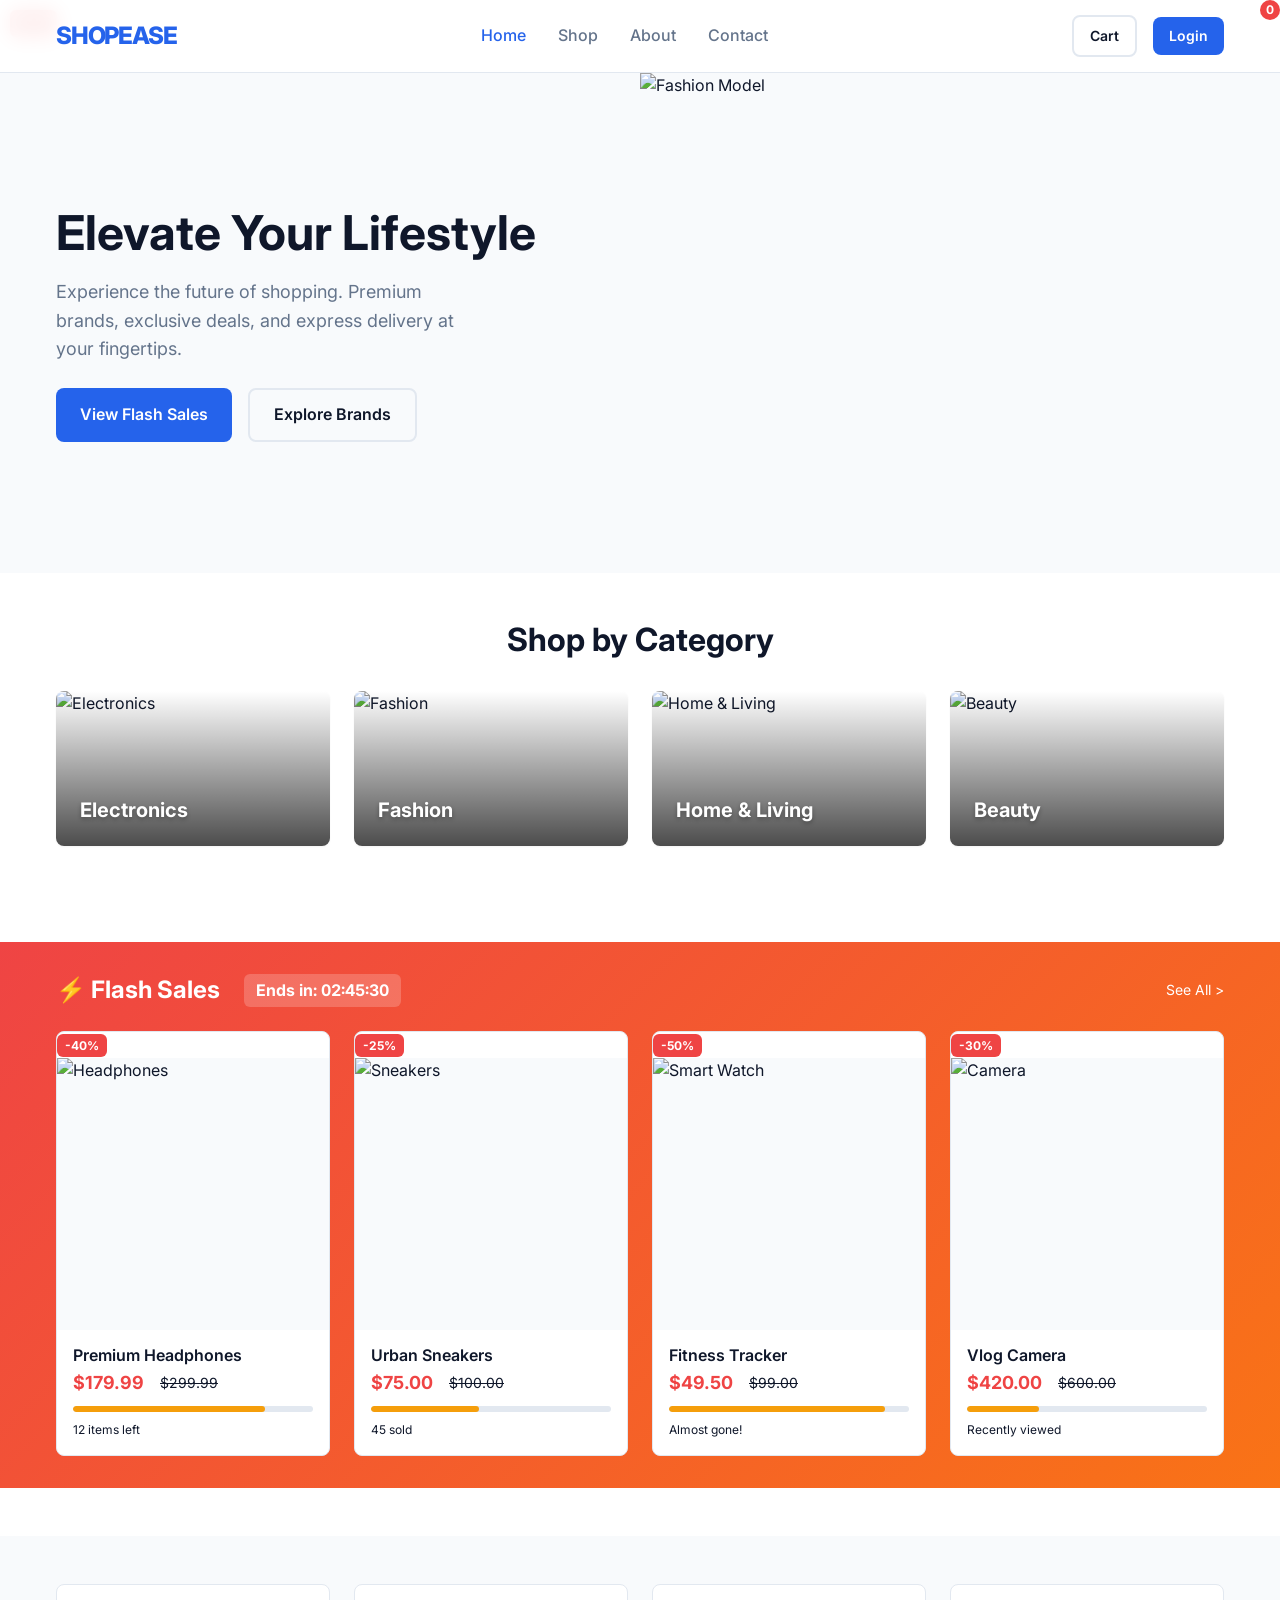
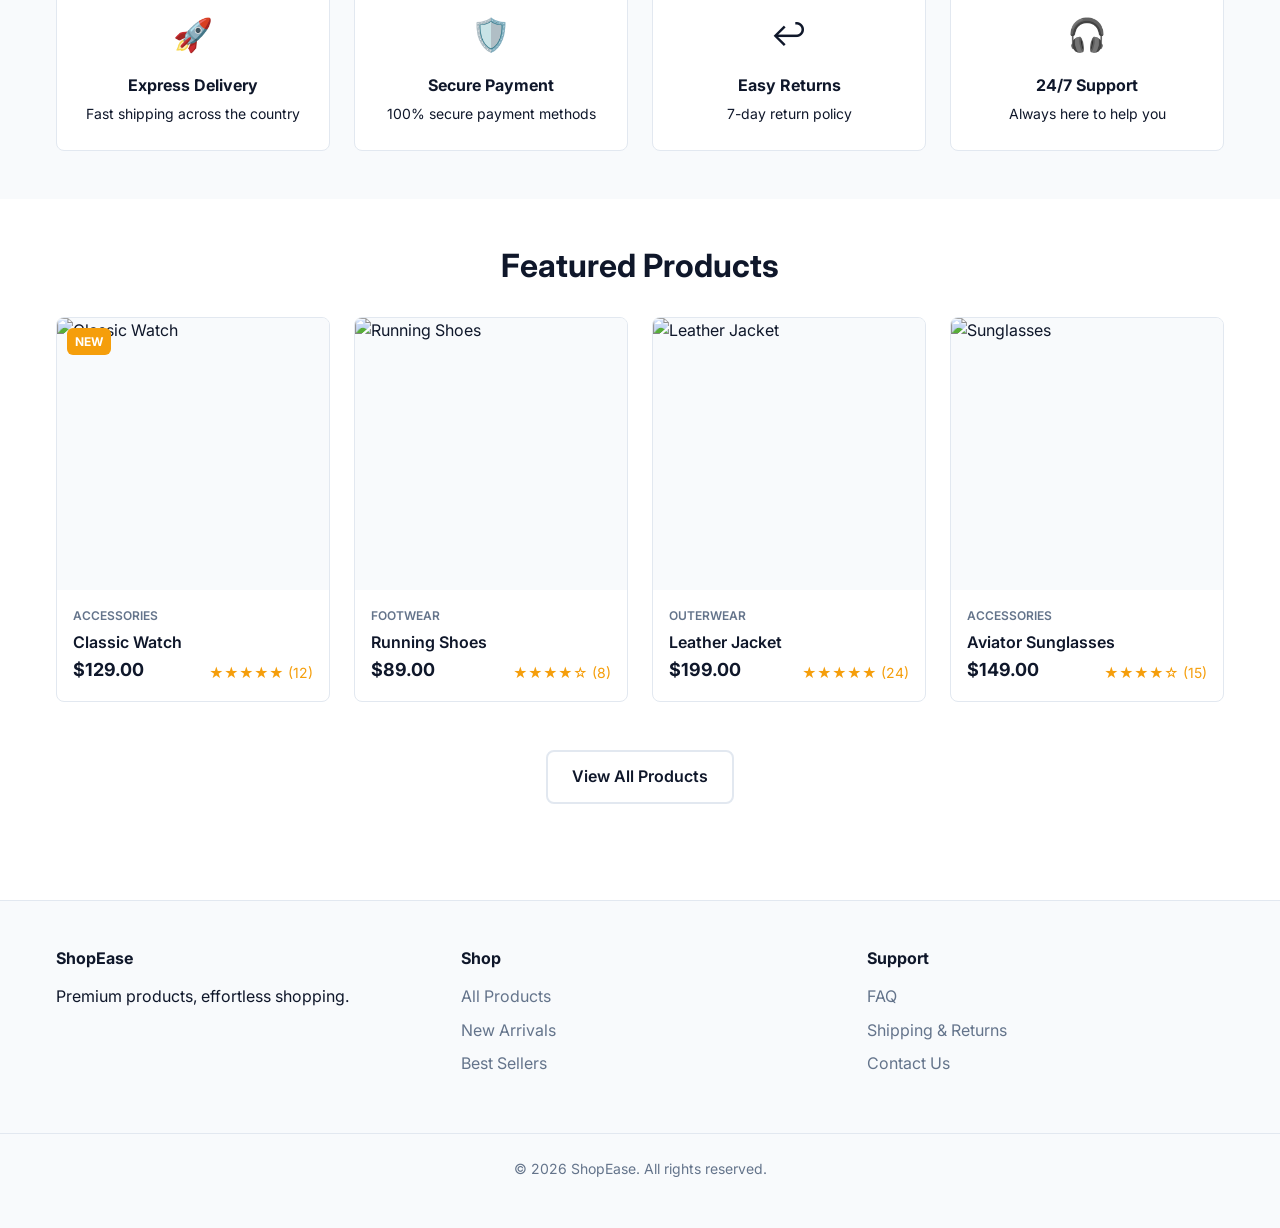
==== index.html @ e196faa0 "first commit" ====
<!DOCTYPE html>
<html lang="en">
<head>
    <meta charset="UTF-8">
    <meta name="viewport" content="width=device-width, initial-scale=1.0">
    <link rel="stylesheet" href="index.css">
    <title>Document</title>
</head>
<body>
    <!-- Navigation -->
    <nav class="navbar">
        <div class="container nav-content">
            <a href="index.html" class="logo">ShopEase</a>
            <ul class="nav-links">
                <li><a href="index.html" class="nav-link active">Home</a></li>
                <li><a href="products.html" class="nav-link">Shop</a></li>
                <li><a href="#" class="nav-link">About</a></li>
                <li><a href="#" class="nav-link">Contact</a></li>
            </ul>
            <div class="nav-actions">
                <a href="cart.html" class="btn btn-outline btn-sm">
                    Cart <span class="cart-count">0</span>
                </a>
                <a href="#" class="btn btn-primary btn-sm">Login</a>
            </div>
        </div>
    </nav>

    
    <!-- Main Content -->
    <main>
        <!-- Hero Section -->
        <section class="hero">
            <div class="container">
                <div class="hero-content">
                    <h1>Elevate Your Lifestyle</h1>
                    <p>Experience the future of shopping. Premium brands, exclusive deals, and express delivery at your fingertips.</p>
                    <div class="flex gap-sm">
                        <a href="#flash-sales" class="btn btn-primary">View Flash Sales</a>
                        <a href="products.html" class="btn btn-outline">Explore Brands</a>
                    </div>
                </div>
            </div>
            <img src="https://images.unsplash.com/photo-1483985988355-763728e1935b?q=80&w=2070&auto=format&fit=crop" alt="Fashion Model" class="hero-image">
        </section>

        <!-- Categories Grid -->
        <section class="categories">
            <div class="container">
                <h2 class="section-title">Shop by Category</h2>
                <div class="grid grid-cols-4">
                    <a href="products.html?cat=electronics" class="category-card">
                        <img src="https://images.unsplash.com/photo-1498049860654-af1a5c5668ba?q=80&w=2069&auto=format&fit=crop" alt="Electronics">
                        <div class="category-overlay">
                            <h3>Electronics</h3>
                        </div>
                    </a>
                    <a href="products.html?cat=fashion" class="category-card">
                        <img src="https://images.unsplash.com/photo-1445205170230-053b83016050?q=80&w=2071&auto=format&fit=crop" alt="Fashion">
                        <div class="category-overlay">
                            <h3>Fashion</h3>
                        </div>
                    </a>
                    <a href="products.html?cat=home" class="category-card">
                        <img src="https://images.unsplash.com/photo-1484101403633-562f891dc89a?q=80&w=2074&auto=format&fit=crop" alt="Home & Living">
                        <div class="category-overlay">
                            <h3>Home & Living</h3>
                        </div>
                    </a>
                    <a href="products.html?cat=beauty" class="category-card">
                        <img src="https://images.unsplash.com/photo-1596462502278-27bfdd403348?q=80&w=2066&auto=format&fit=crop" alt="Beauty">
                        <div class="category-overlay">
                            <h3>Beauty</h3>
                        </div>
                    </a>
                </div>
            </div>
        </section>

        <!-- Flash Sales (Jumia Style) -->
        <section id="flash-sales" class="flash-sales">
            <div class="container">
                <div class="flash-header flex justify-between items-center">
                    <div class="flex items-center gap-md">
                        <h2 class="text-white margin-0">⚡ Flash Sales</h2>
                        <div class="countdown">Ends in: 02:45:30</div>
                    </div>
                    <a href="products.html" class="text-white text-sm">See All ></a>
                </div>
                <div class="grid grid-cols-4" style="margin-top: var(--spacing-md);">
                    <!-- Flash Product 1 -->
                    <div class="product-card">
                        <div class="product-image-wrapper">
                            <span class="badge badge-sale">-40%</span>
                            <img src="https://images.unsplash.com/photo-1505740420928-5e560c06d30e?q=80&w=2070&auto=format&fit=crop" alt="Headphones" class="product-image">
                        </div>
                        <div class="product-info">
                            <h3 class="product-title"><a href="product-detail.html">Premium Headphones</a></h3>
                            <div class="flex gap-sm items-center">
                                <span class="product-price text-danger">$179.99</span>
                                <span class="price-original text-muted text-sm text-through">$299.99</span>
                            </div>
                            <div class="stock-bar">
                                <div class="stock-fill" style="width: 80%"></div>
                            </div>
                            <div class="text-xs text-muted">12 items left</div>
                        </div>
                    </div>

                    <!-- Flash Product 2 -->
                    <div class="product-card">
                        <div class="product-image-wrapper">
                            <span class="badge badge-sale">-25%</span>
                            <img src="https://images.unsplash.com/photo-1560343090-f0409e92791a?q=80&w=1964&auto=format&fit=crop" alt="Sneakers" class="product-image">
                        </div>
                        <div class="product-info">
                            <h3 class="product-title"><a href="product-detail.html">Urban Sneakers</a></h3>
                            <div class="flex gap-sm items-center">
                                <span class="product-price text-danger">$75.00</span>
                                <span class="price-original text-muted text-sm text-through">$100.00</span>
                            </div>
                             <div class="stock-bar">
                                <div class="stock-fill" style="width: 45%"></div>
                            </div>
                            <div class="text-xs text-muted">45 sold</div>
                        </div>
                    </div>

                    <!-- Flash Product 3 -->
                    <div class="product-card">
                        <div class="product-image-wrapper">
                            <span class="badge badge-sale">-50%</span>
                            <img src="https://images.unsplash.com/photo-1546868871-7041f2a55e12?q=80&w=1964&auto=format&fit=crop" alt="Smart Watch" class="product-image">
                        </div>
                        <div class="product-info">
                            <h3 class="product-title"><a href="product-detail.html">Fitness Tracker</a></h3>
                            <div class="flex gap-sm items-center">
                                <span class="product-price text-danger">$49.50</span>
                                <span class="price-original text-muted text-sm text-through">$99.00</span>
                            </div>
                             <div class="stock-bar">
                                <div class="stock-fill" style="width: 90%"></div>
                            </div>
                            <div class="text-xs text-muted">Almost gone!</div>
                        </div>
                    </div>

                    <!-- Flash Product 4 -->
                    <div class="product-card">
                         <div class="product-image-wrapper">
                            <span class="badge badge-sale">-30%</span>
                            <img src="https://images.unsplash.com/photo-1585386959984-a4155224a1ad?q=80&w=2074&auto=format&fit=crop" alt="Camera" class="product-image">
                        </div>
                        <div class="product-info">
                            <h3 class="product-title"><a href="product-detail.html">Vlog Camera</a></h3>
                            <div class="flex gap-sm items-center">
                                <span class="product-price text-danger">$420.00</span>
                                <span class="price-original text-muted text-sm text-through">$600.00</span>
                            </div>
                             <div class="stock-bar">
                                <div class="stock-fill" style="width: 30%"></div>
                            </div>
                            <div class="text-xs text-muted">Recently viewed</div>
                        </div>
                    </div>
                </div>
            </div>
        </section>

        <!-- Service Benefits -->
        <section class="benefits bg-surface">
            <div class="container">
                <div class="grid grid-cols-4">
                    <div class="benefit-item text-center">
                        <div class="benefit-icon">🚀</div>
                        <h4>Express Delivery</h4>
                        <p class="text-sm text-muted">Fast shipping across the country</p>
                    </div>
                    <div class="benefit-item text-center">
                        <div class="benefit-icon">🛡️</div>
                        <h4>Secure Payment</h4>
                        <p class="text-sm text-muted">100% secure payment methods</p>
                    </div>
                    <div class="benefit-item text-center">
                        <div class="benefit-icon">↩️</div>
                        <h4>Easy Returns</h4>
                        <p class="text-sm text-muted">7-day return policy</p>
                    </div>
                    <div class="benefit-item text-center">
                        <div class="benefit-icon">🎧</div>
                        <h4>24/7 Support</h4>
                        <p class="text-sm text-muted">Always here to help you</p>
                    </div>
                </div>
            </div>
        </section>

        <!-- Featured Products -->
        <section class="featured-products">
            <div class="container">
                <h2 class="section-title">Featured Products</h2>
                <div class="grid grid-cols-4">
                    <!-- Product 1 -->
                    <div class="product-card">
                        <div class="product-image-wrapper">
                            <span class="badge badge-new" style="position: absolute; top: 10px; left: 10px;">New</span>
                            <img src="https://images.unsplash.com/photo-1523275335684-37898b6baf30?q=80&w=1999&auto=format&fit=crop" alt="Classic Watch" class="product-image">
                        </div>
                        <div class="product-info">
                            <div class="product-category">Accessories</div>
                            <h3 class="product-title"><a href="product-detail.html">Classic Watch</a></h3>
                            <div class="flex justify-between items-center">
                                <span class="product-price">$129.00</span>
                                <div class="product-rating">★★★★★ (12)</div>
                            </div>
                        </div>
                    </div>

                    <!-- Product 2 -->
                    <div class="product-card">
                        <img src="https://images.unsplash.com/photo-1542291026-7eec264c27ff?q=80&w=2070&auto=format&fit=crop" alt="Running Shoes" class="product-image">
                        <div class="product-info">
                            <div class="product-category">Footwear</div>
                            <h3 class="product-title"><a href="product-detail.html">Running Shoes</a></h3>
                            <div class="flex justify-between items-center">
                                <span class="product-price">$89.00</span>
                                <div class="product-rating">★★★★☆ (8)</div>
                            </div>
                        </div>
                    </div>

                    <!-- Product 3 -->
                    <div class="product-card">
                        <span class="badge badge-sale" style="position: absolute; top: 10px; left: 10px; z-index: 1;">Sale</span>
                        <img src="https://images.unsplash.com/photo-1591047139829-d91aecb6caea?q=80&w=1936&auto=format&fit=crop" alt="Leather Jacket" class="product-image">
                        <div class="product-info">
                            <div class="product-category">Outerwear</div>
                            <h3 class="product-title"><a href="product-detail.html">Leather Jacket</a></h3>
                            <div class="flex justify-between items-center">
                                <span class="product-price">$199.00</span>
                                <div class="product-rating">★★★★★ (24)</div>
                            </div>
                        </div>
                    </div>

                    <!-- Product 4 -->
                    <div class="product-card">
                        <img src="https://images.unsplash.com/photo-1589366181703-a18544d6731e?q=80&w=2070&auto=format&fit=crop" alt="Sunglasses" class="product-image">
                        <div class="product-info">
                            <div class="product-category">Accessories</div>
                            <h3 class="product-title"><a href="product-detail.html">Aviator Sunglasses</a></h3>
                            <div class="flex justify-between items-center">
                                <span class="product-price">$149.00</span>
                                <div class="product-rating">★★★★☆ (15)</div>
                            </div>
                        </div>
                    </div>
                </div>
                
                <div class="text-center" style="margin-top: var(--spacing-xl);">
                    <a href="products.html" class="btn btn-outline">View All Products</a>
                </div>
            </div>
        </section>
    </main>

    <!-- Footer -->
    <footer class="footer">
        <div class="container footer-content">
            <div class="footer-col">
                <h3>ShopEase</h3>
                <p>Premium products, effortless shopping.</p>
            </div>
            <div class="footer-col">
                <h3>Shop</h3>
                <ul>
                    <li><a href="products.html">All Products</a></li>
                    <li><a href="#">New Arrivals</a></li>
                    <li><a href="#">Best Sellers</a></li>
                </ul>
            </div>
            <div class="footer-col">
                <h3>Support</h3>
                <ul>
                    <li><a href="#">FAQ</a></li>
                    <li><a href="#">Shipping & Returns</a></li>
                    <li><a href="#">Contact Us</a></li>
                </ul>
            </div>
        </div>
        <div class="footer-bottom">
            <p>&copy; 2026 ShopEase. All rights reserved.</p>
        </div>
    </footer>
</body>
</html>
---- index.css ----
/* Google Fonts Import */
@import url('https://fonts.googleapis.com/css2?family=Inter:wght@400;500;600;700&display=swap');

:root {
    /* Colors */
    --primary: #2563eb;
    --primary-dark: #1d4ed8;
    --secondary: #64748b;
    --accent: #f59e0b;
    --background: #ffffff;
    --surface: #f8fafc;
    --text-main: #0f172a;
    --text-muted: #64748b;
    --border: #e2e8f0;
    --danger: #ef4444;
    --success: #22c55e;

    /* Spacing */
    --spacing-xs: 0.5rem;
    /* 8px */
    --spacing-sm: 1rem;
    /* 16px */
    --spacing-md: 1.5rem;
    /* 24px */
    --spacing-lg: 2rem;
    /* 32px */
    --spacing-xl: 3rem;
    /* 48px */

    /* Typography */
    --font-heading: 'Inter', sans-serif;
    --font-body: 'Inter', sans-serif;

    /* Shadows */
    --shadow-sm: 0 1px 2px 0 rgb(0 0 0 / 0.05);
    --shadow-md: 0 4px 6px -1px rgb(0 0 0 / 0.1);
    --shadow-lg: 0 10px 15px -3px rgb(0 0 0 / 0.1);

    /* Border Radius */
    --radius-sm: 0.375rem;
    --radius-md: 0.5rem;
    --radius-lg: 0.75rem;
    --radius-full: 9999px;
}

/* Reset & Base Styles */
* {
    margin: 0;
    padding: 0;
    box-sizing: border-box;
}

body {
    font-family: var(--font-body);
    background-color: var(--background);
    color: var(--text-main);
    line-height: 1.6;
    -webkit-font-smoothing: antialiased;
}

a {
    text-decoration: none;
    color: inherit;
    transition: color 0.2s;
}

ul {
    list-style: none;
}

img {
    max-width: 100%;
    height: auto;
    display: block;
}

h1,
h2,
h3,
h4,
h5,
h6 {
    font-family: var(--font-heading);
    font-weight: 700;
    line-height: 1.2;
    margin-bottom: var(--spacing-xs);
}

/* Utility Classes */
.container {
    width: 100%;
    max-width: 1200px;
    margin: 0 auto;
    padding: 0 var(--spacing-sm);
}

.flex {
    display: flex;
}

.flex-col {
    flex-direction: column;
}

.items-center {
    align-items: center;
}

.justify-between {
    justify-content: space-between;
}

.justify-center {
    justify-content: center;
}

.gap-sm {
    gap: var(--spacing-sm);
}

.gap-md {
    gap: var(--spacing-md);
}

.gap-xl {
    gap: var(--spacing-xl);
}

.grid {
    display: grid;
    gap: var(--spacing-md);
}

.grid-cols-2 {
    grid-template-columns: repeat(2, 1fr);
}

.grid-cols-3 {
    grid-template-columns: repeat(3, 1fr);
}

.grid-cols-4 {
    grid-template-columns: repeat(4, 1fr);
}

.text-center {
    text-align: center;
}

.sr-only {
    position: absolute;
    width: 1px;
    height: 1px;
    padding: 0;
    margin: -1px;
    overflow: hidden;
    clip: rect(0, 0, 0, 0);
    white-space: nowrap;
    border-width: 0;
}

/* Components */

/* Buttons */
.btn {
    display: inline-flex;
    align-items: center;
    justify-content: center;
    padding: 0.75rem 1.5rem;
    border-radius: var(--radius-md);
    font-weight: 600;
    cursor: pointer;
    transition: all 0.2s;
    border: none;
    font-size: 1rem;
}

.btn-primary {
    background-color: var(--primary);
    color: white;
}

.btn-primary:hover {
    background-color: var(--primary-dark);
}

.btn-outline {
    background-color: transparent;
    border: 2px solid var(--border);
    color: var(--text-main);
}

.btn-outline:hover {
    border-color: var(--text-main);
    background-color: var(--surface);
}

.btn-sm {
    padding: 0.5rem 1rem;
    font-size: 0.875rem;
}

/* Navbar */
.navbar {
    border-bottom: 1px solid var(--border);
    background-color: rgba(255, 255, 255, 0.9);
    backdrop-filter: blur(10px);
    position: sticky;
    top: 0;
    z-index: 100;
}

.nav-content {
    height: 4.5rem;
    display: flex;
    align-items: center;
    justify-content: space-between;
}

.logo {
    font-size: 1.5rem;
    font-weight: 800;
    color: var(--primary);
    text-transform: uppercase;
    letter-spacing: -0.05em;
}

.nav-links {
    display: flex;
    gap: var(--spacing-lg);
}

.nav-link {
    font-weight: 500;
    color: var(--text-muted);
}

.nav-link:hover,
.nav-link.active {
    color: var(--primary);
}

.nav-actions {
    display: flex;
    gap: var(--spacing-sm);
    align-items: center;
}

.cart-icon {
    position: relative;
    padding: 0.5rem;
    color: var(--text-main);
}

.cart-count {
    position: absolute;
    top: 0;
    right: 0;
    background-color: var(--danger);
    color: white;
    font-size: 0.75rem;
    width: 1.25rem;
    height: 1.25rem;
    border-radius: 50%;
    display: flex;
    align-items: center;
    justify-content: center;
    font-weight: 700;
}

/* Footer */
.footer {
    background-color: var(--surface);
    padding: var(--spacing-xl) 0;
    border-top: 1px solid var(--border);
    margin-top: var(--spacing-xl);
}

.footer-content {
    display: grid;
    grid-template-columns: repeat(auto-fit, minmax(200px, 1fr));
    gap: var(--spacing-xl);
}

.footer-col h3 {
    font-size: 1rem;
    margin-bottom: var(--spacing-sm);
}

.footer-col ul li {
    margin-bottom: var(--spacing-xs);
}

.footer-col a {
    color: var(--text-muted);
}

.footer-col a:hover {
    color: var(--primary);
}

.footer-bottom {
    margin-top: var(--spacing-xl);
    padding-top: var(--spacing-md);
    border-top: 1px solid var(--border);
    text-align: center;
    color: var(--text-muted);
    font-size: 0.875rem;
}

/* Badge (for New/Sale) */
.badge {
    padding: 0.25rem 0.5rem;
    border-radius: var(--radius-sm);
    font-size: 0.75rem;
    font-weight: 700;
    text-transform: uppercase;
}

.badge-new {
    background-color: var(--accent);
    color: white;
}

.badge-sale {
    background-color: var(--danger);
    color: white;
}

/* Form Elements */
.form-group {
    margin-bottom: var(--spacing-md);
}

.form-label {
    display: block;
    margin-bottom: var(--spacing-xs);
    font-weight: 500;
}

.form-input {
    width: 100%;
    padding: 0.75rem;
    border: 1px solid var(--border);
    border-radius: var(--radius-md);
    font-family: inherit;
    transition: box-shadow 0.2s, border-color 0.2s;
}

.form-input:focus {
    outline: none;
    border-color: var(--primary);
    box-shadow: 0 0 0 3px rgba(37, 99, 235, 0.1);
}

/* Sections */
section {
    padding: var(--spacing-xl) 0;
}

.section-title {
    font-size: 2rem;
    text-align: center;
    margin-bottom: var(--spacing-lg);
}


/* Hero Section */
.hero {
    position: relative;
    height: 500px;
    background-color: var(--surface);
    display: flex;
    align-items: center;
    overflow: hidden;
}

.hero-content {
    position: relative;
    z-index: 10;
    width: 50%;
}

.hero h1 {
    font-size: 3rem;
    margin-bottom: var(--spacing-sm);
    color: var(--text-main);
}

.hero p {
    font-size: 1.125rem;
    color: var(--text-muted);
    margin-bottom: var(--spacing-md);
    max-width: 400px;
}

.hero-image {
    position: absolute;
    right: 0;
    top: 0;
    height: 100%;
    width: 50%;
    object-fit: cover;
}

/* Product Cards */
.product-card {
    background-color: white;
    border: 1px solid var(--border);
    border-radius: var(--radius-md);
    overflow: hidden;
    transition: transform 0.2s, box-shadow 0.2s;
}

.product-card:hover {
    transform: translateY(-4px);
    box-shadow: var(--shadow-md);
}

.product-image {
    width: 100%;
    aspect-ratio: 1 / 1;
    object-fit: cover;
    background-color: var(--surface);
}

.product-info {
    padding: var(--spacing-sm);
}

.product-category {
    font-size: 0.75rem;
    text-transform: uppercase;
    color: var(--text-muted);
    margin-bottom: var(--spacing-xs);
    font-weight: 600;
}

.product-title {
    font-size: 1rem;
    font-weight: 600;
    margin-bottom: 0.25rem;
}

.product-title a {
    color: var(--text-main);
}

.product-title a:hover {
    color: var(--primary);
}

.product-price {
    font-weight: 700;
    color: var(--text-main);
    font-size: 1.125rem;
}

.product-rating {
    display: flex;
    align-items: center;
    gap: 0.25rem;
    color: var(--accent);
    font-size: 0.875rem;
    margin-top: 0.25rem;
}

/* Responsive */
@media (max-width: 768px) {
    .nav-links {
        display: none;
        /* Mobile menu placeholder */
    }

    .hero {
        height: auto;
        padding: var(--spacing-xl) 0;
    }

    .hero-image {
        position: static;
        width: 100%;
        height: 300px;
        margin-top: var(--spacing-md);
    }

    .hero-content {
        width: 100%;
    }

    .hero h1 {
        font-size: 2.5rem;
    }

    .grid-cols-4,
    .grid-cols-3 {
        grid-template-columns: repeat(2, 1fr);
    }
}

@media (max-width: 480px) {
    .grid-cols-2 {
        grid-template-columns: 1fr;
    }
}

/* Category Cards */
.category-card {
    position: relative;
    border-radius: var(--radius-md);
    overflow: hidden;
    aspect-ratio: 16/9;
    box-shadow: var(--shadow-sm);
    transition: transform 0.3s;
}

.category-card:hover {
    transform: scale(1.02);
}

.category-card img {
    width: 100%;
    height: 100%;
    object-fit: cover;
    transition: transform 0.3s;
}

.category-card:hover img {
    transform: scale(1.1);
}

.category-overlay {
    position: absolute;
    inset: 0;
    background: linear-gradient(to top, rgba(0, 0, 0, 0.7), transparent);
    display: flex;
    align-items: flex-end;
    padding: var(--spacing-md);
}

.category-overlay h3 {
    color: white;
    font-size: 1.25rem;
    margin: 0;
    text-shadow: 0 2px 4px rgba(0, 0, 0, 0.3);
}

/* Flash Sales Section */
.flash-sales {
    background: linear-gradient(135deg, #ef4444 0%, #f97316 100%);
    padding: var(--spacing-lg) 0;
    border-radius: 0;
    margin: var(--spacing-xl) 0;
}

.flash-header {
    margin-bottom: var(--spacing-md);
}

.flash-header h2 {
    color: white;
    font-size: 1.5rem;
}

.countdown {
    background: rgba(255, 255, 255, 0.2);
    color: white;
    padding: 0.25rem 0.75rem;
    border-radius: var(--radius-sm);
    font-weight: 700;
    font-variant-numeric: tabular-nums;
}

.text-white {
    color: white;
}

.text-danger {
    color: var(--danger);
}

.text-sm {
    font-size: 0.875rem;
}

.text-xs {
    font-size: 0.75rem;
}

.text-through {
    text-decoration: line-through;
}

.margin-0 {
    margin: 0;
}

.bg-surface {
    background-color: var(--surface);
}

/* Stock Bar */
.stock-bar {
    width: 100%;
    height: 6px;
    background-color: var(--border);
    border-radius: var(--radius-full);
    margin: var(--spacing-xs) 0;
    overflow: hidden;
}

.stock-fill {
    height: 100%;
    background-color: var(--warning, #f59e0b);
    border-radius: var(--radius-full);
}

/* Benefits Section */
.benefits {
    padding: var(--spacing-xl) 0;
}

.benefit-item {
    padding: var(--spacing-md);
    background: white;
    border-radius: var(--radius-md);
    border: 1px solid var(--border);
    transition: transform 0.2s;
}

.benefit-item:hover {
    transform: translateY(-2px);
    box-shadow: var(--shadow-sm);
}

.benefit-icon {
    font-size: 2rem;
    margin-bottom: var(--spacing-sm);
}

.product-image-wrapper {
    position: relative;
    overflow: hidden;
}

/* Sidebar & Filters */
.filter-group {
    margin-bottom: var(--spacing-lg);
    padding-bottom: var(--spacing-md);
    border-bottom: 1px solid var(--border);
}

.filter-group:last-child {
    border-bottom: none;
}

.filter-group h3 {
    font-size: 1rem;
    margin-bottom: var(--spacing-sm);
}

.filter-group ul li {
    margin-bottom: 0.5rem;
}

.filter-group label {
    display: flex;
    align-items: center;
    gap: 0.5rem;
    cursor: pointer;
    font-size: 0.875rem;
    color: var(--text-muted);
}

.filter-group label:hover {
    color: var(--primary);
}

.gap-lg {
    gap: var(--spacing-lg);
}

@media (max-width: 768px) {
    .container.flex {
        flex-direction: column;
    }

    .sidebar {
        width: 100% !important;
        margin-bottom: var(--spacing-lg);
    }

    @media (max-width: 480px) {

        .grid-cols-4,
        .grid-cols-3,
        .grid-cols-2 {
            grid-template-columns: 1fr;
        }
    }
}
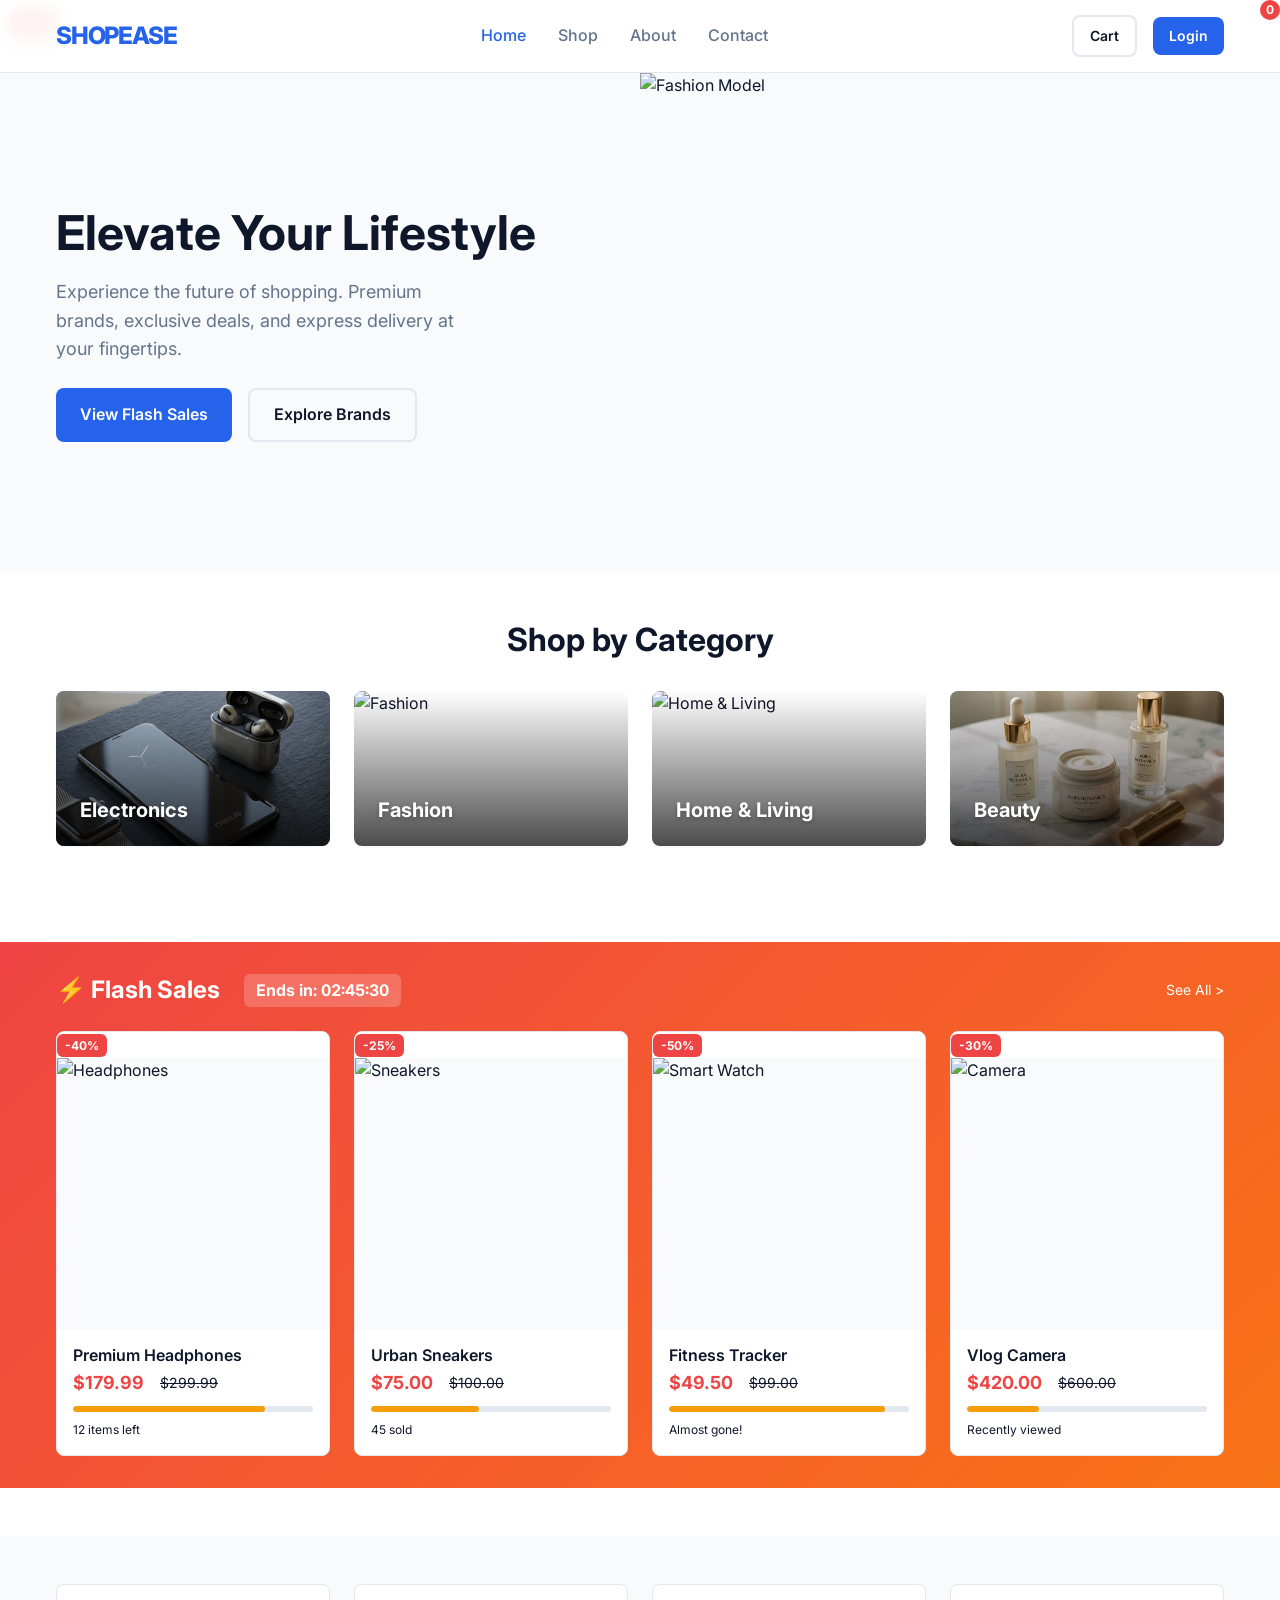
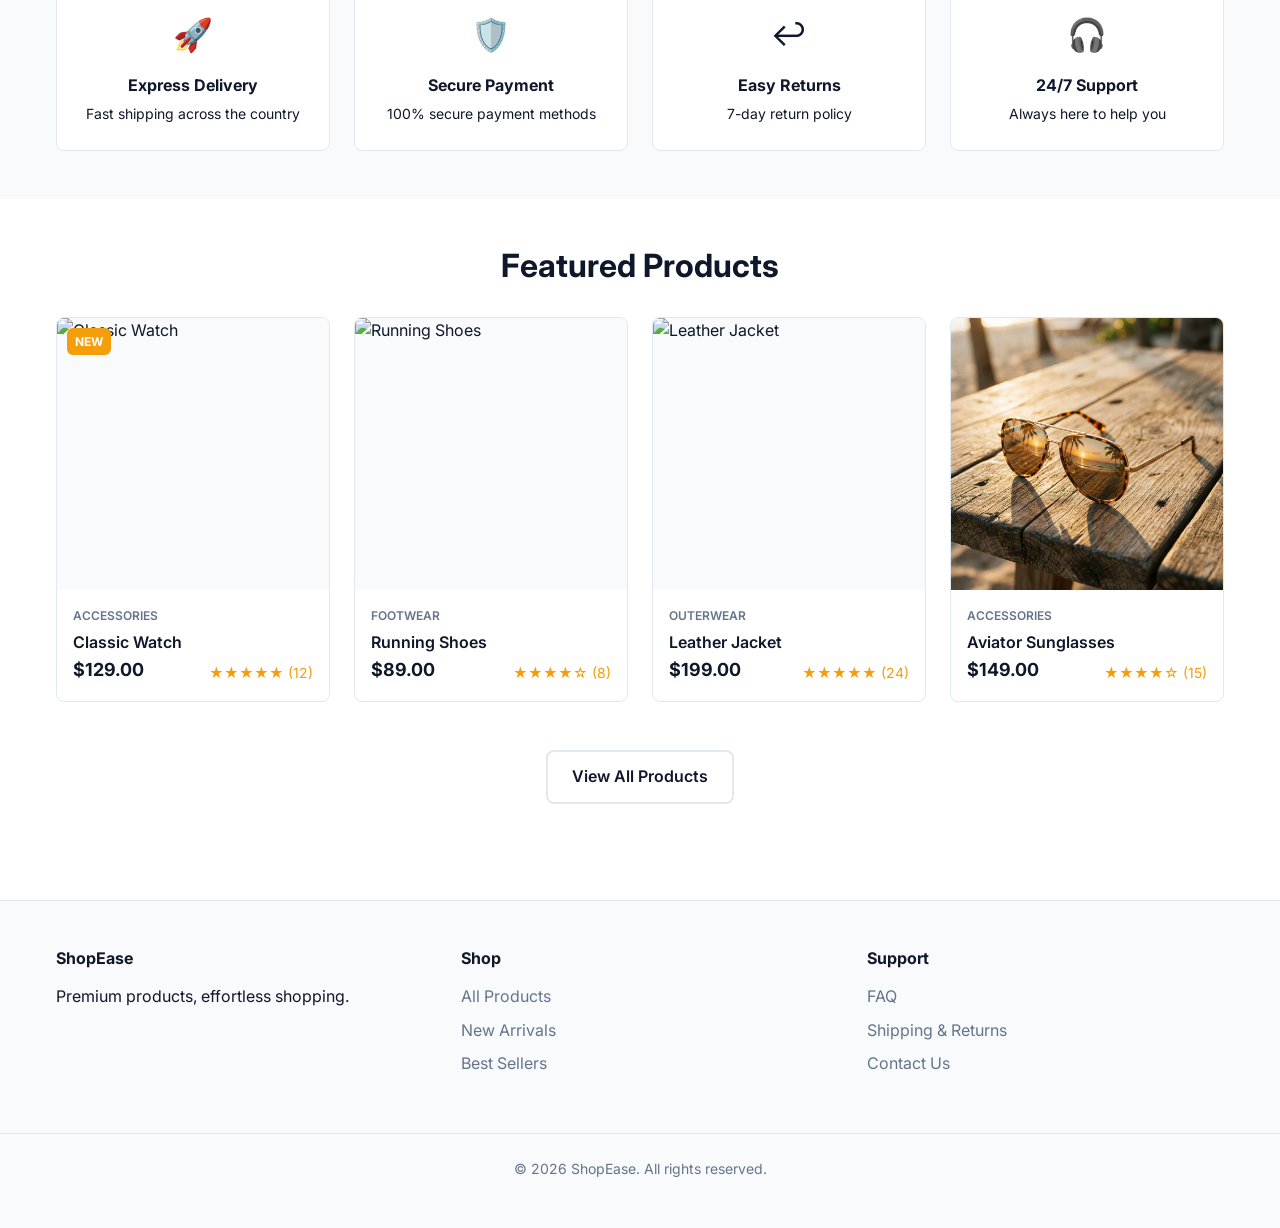
==== commit e8d54b23: "second commit" ====
--- a/index.html
+++ b/index.html
@@ -4,7 +4,7 @@
     <meta charset="UTF-8">
     <meta name="viewport" content="width=device-width, initial-scale=1.0">
     <link rel="stylesheet" href="index.css">
-    <title>Document</title>
+    <title>ShopEase</title>
 </head>
 <body>
     <!-- Navigation -->
@@ -50,7 +50,7 @@
                 <h2 class="section-title">Shop by Category</h2>
                 <div class="grid grid-cols-4">
                     <a href="products.html?cat=electronics" class="category-card">
-                        <img src="https://images.unsplash.com/photo-1498049860654-af1a5c5668ba?q=80&w=2069&auto=format&fit=crop" alt="Electronics">
+                        <img src="images/electronics.png" alt="Electronics">
                         <div class="category-overlay">
                             <h3>Electronics</h3>
                         </div>
@@ -68,7 +68,7 @@
                         </div>
                     </a>
                     <a href="products.html?cat=beauty" class="category-card">
-                        <img src="https://images.unsplash.com/photo-1596462502278-27bfdd403348?q=80&w=2066&auto=format&fit=crop" alt="Beauty">
+                        <img src="images/beauty.png" alt="Beauty">
                         <div class="category-overlay">
                             <h3>Beauty</h3>
                         </div>
@@ -245,7 +245,7 @@
 
                     <!-- Product 4 -->
                     <div class="product-card">
-                        <img src="https://images.unsplash.com/photo-1589366181703-a18544d6731e?q=80&w=2070&auto=format&fit=crop" alt="Sunglasses" class="product-image">
+                        <img src="images/sunglasses.png" alt="Sunglasses" class="product-image">
                         <div class="product-info">
                             <div class="product-category">Accessories</div>
                             <h3 class="product-title"><a href="product-detail.html">Aviator Sunglasses</a></h3>
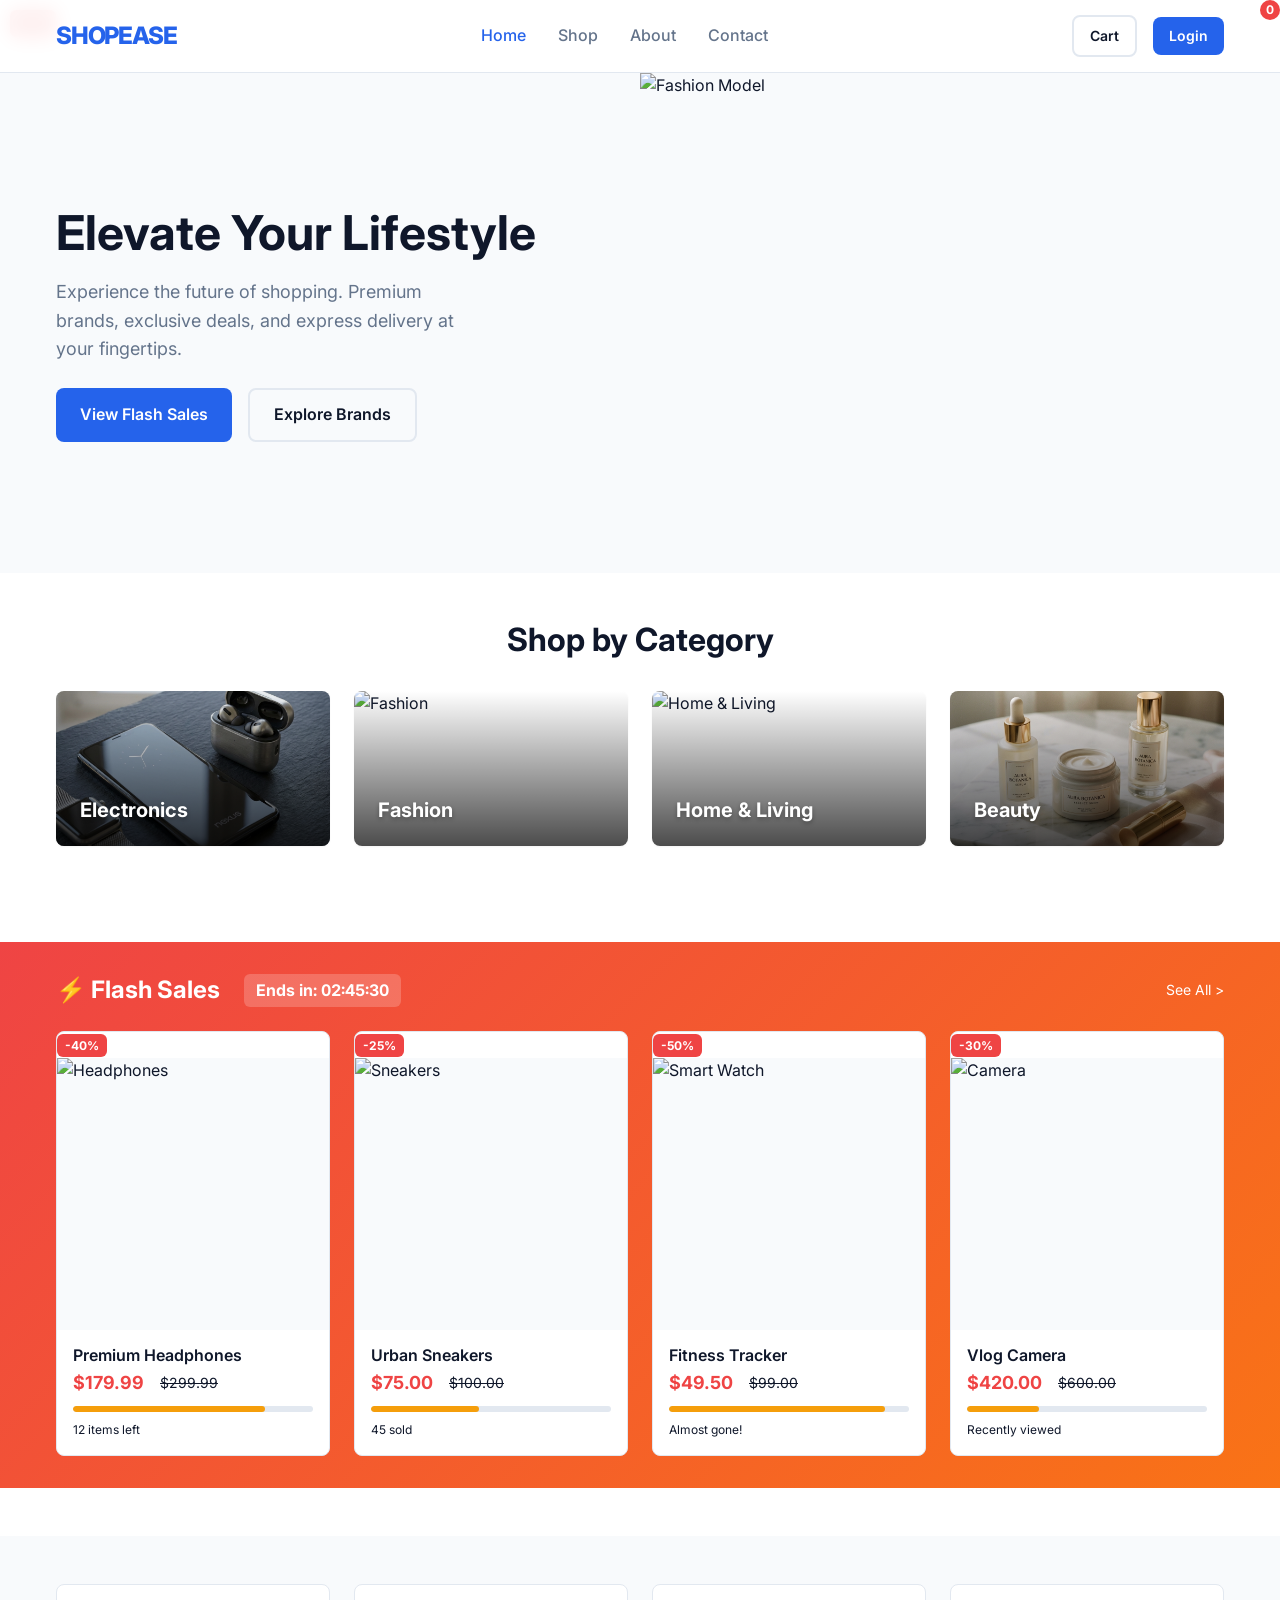
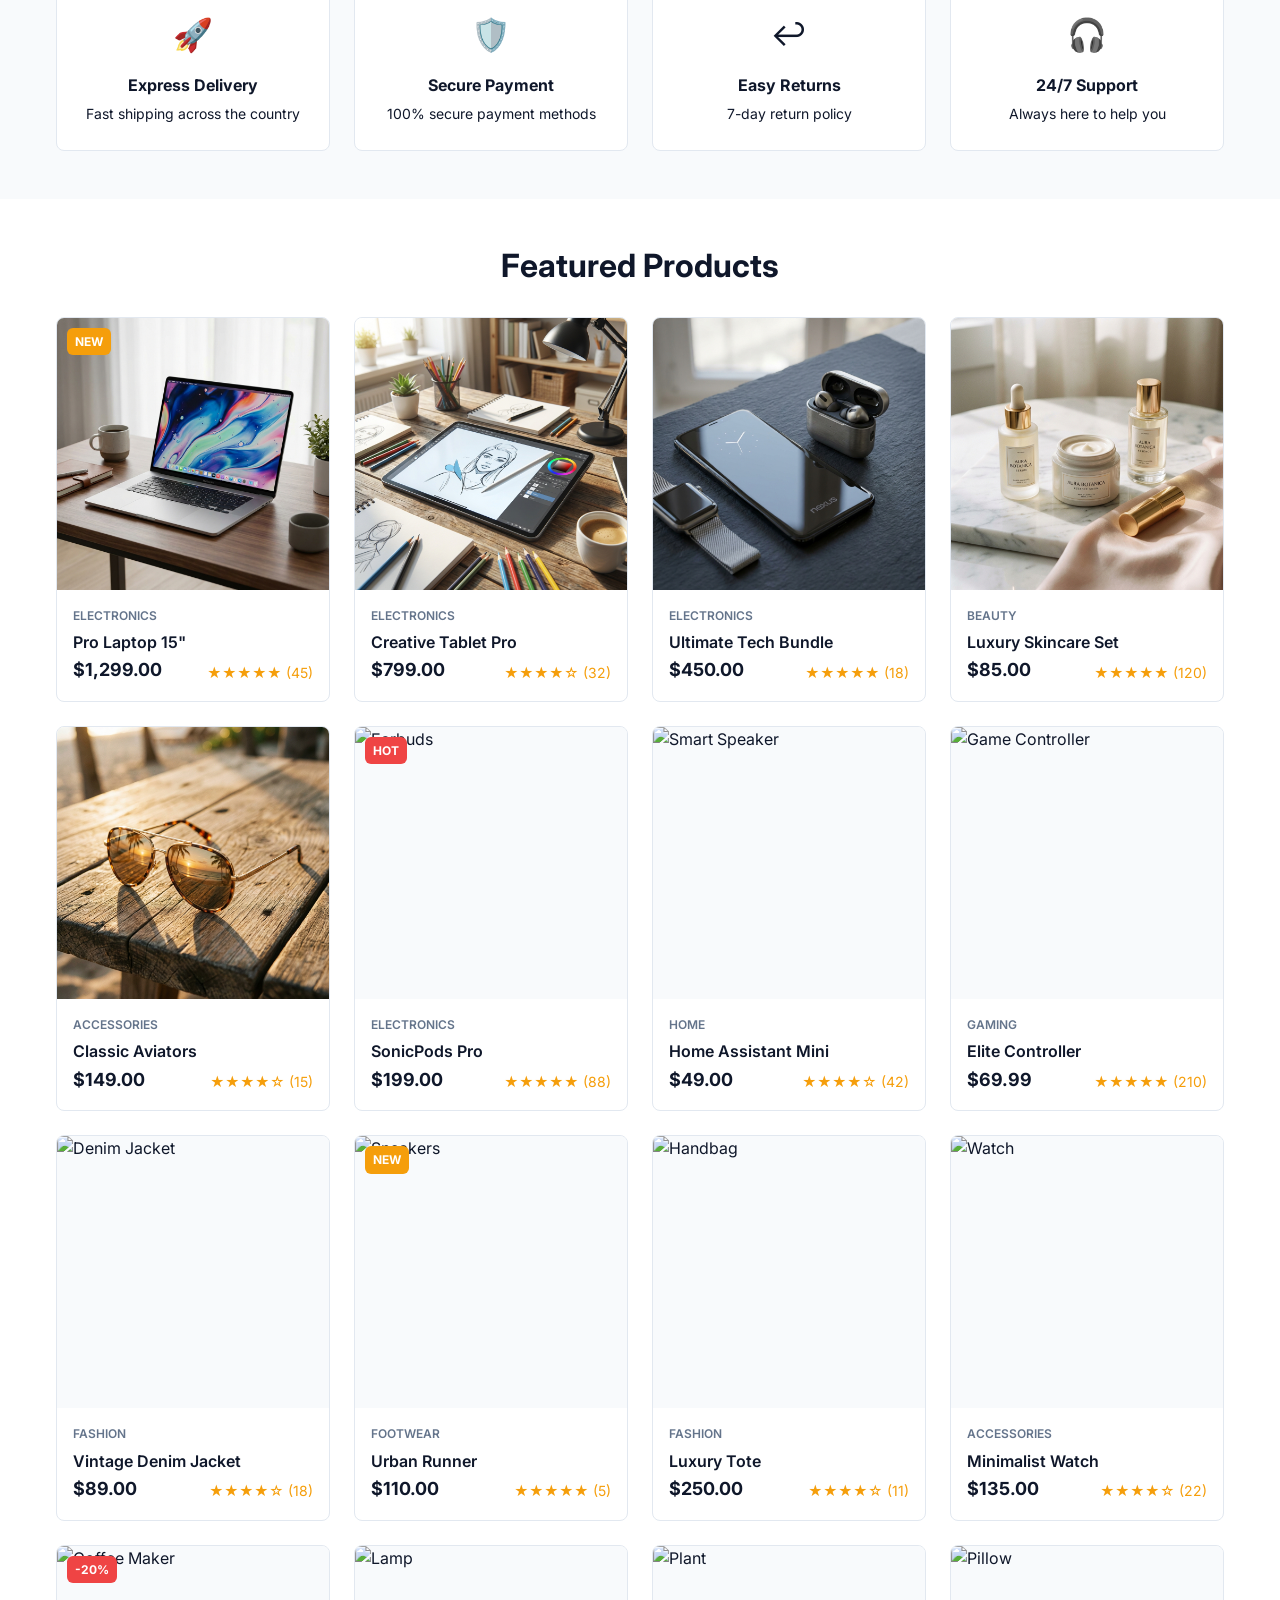
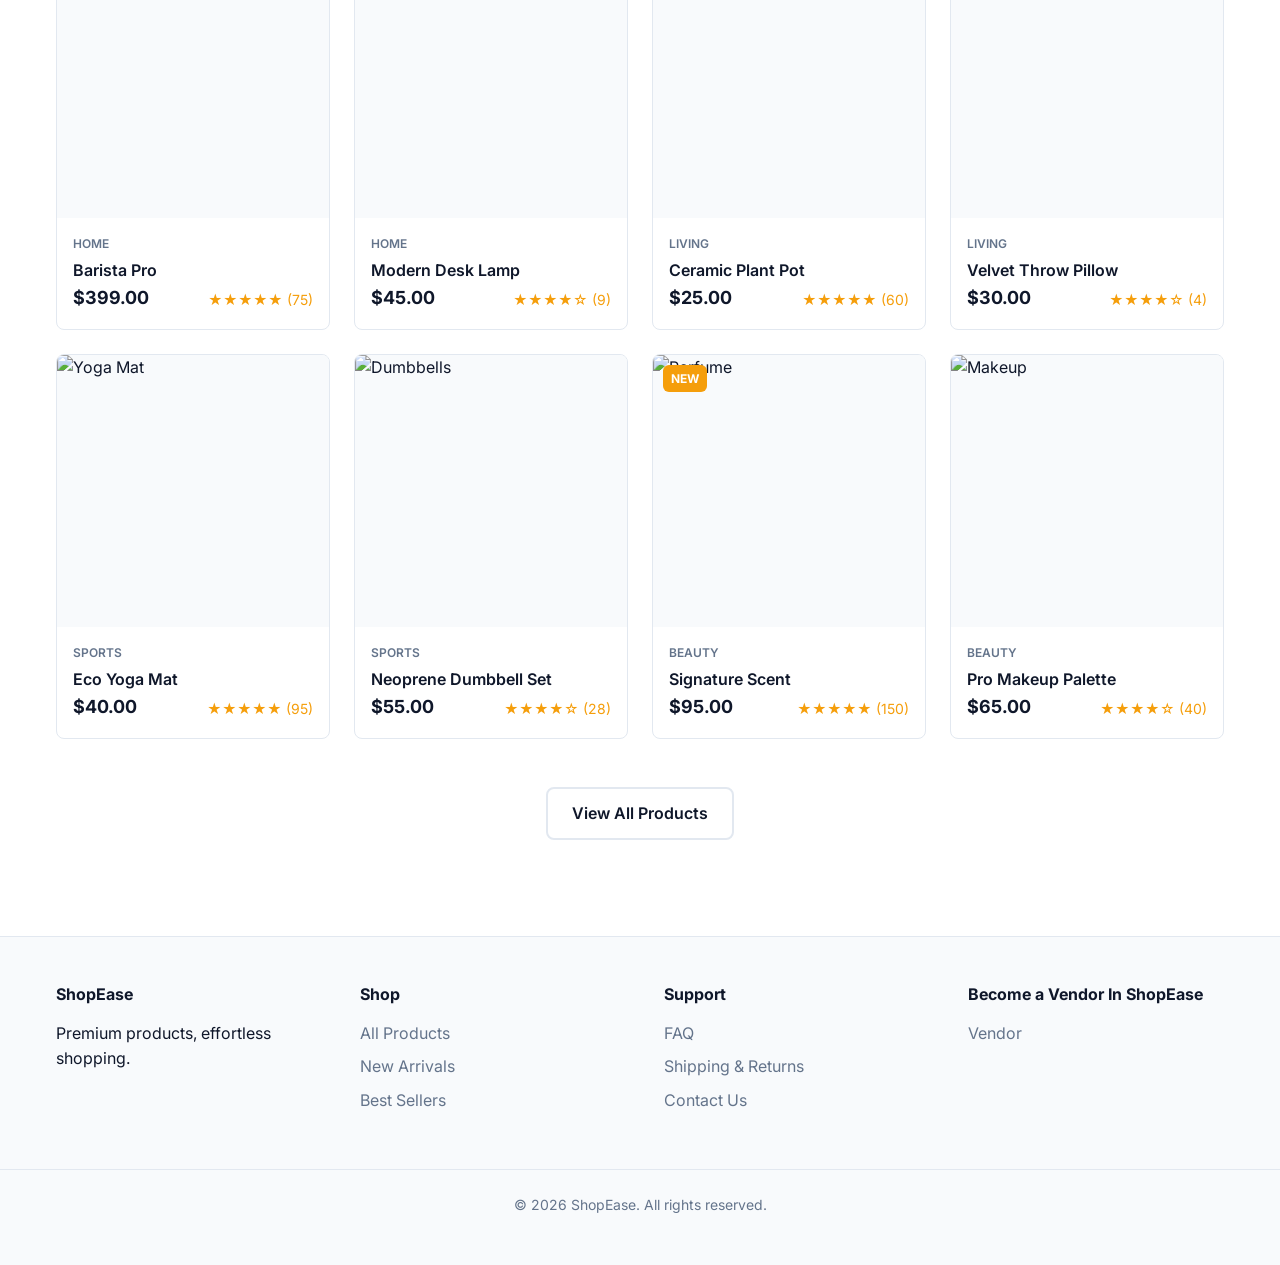
==== commit 484f62d1: "new changes" ====
--- a/index.html
+++ b/index.html
@@ -21,7 +21,7 @@
                 <a href="cart.html" class="btn btn-outline btn-sm">
                     Cart <span class="cart-count">0</span>
                 </a>
-                <a href="#" class="btn btn-primary btn-sm">Login</a>
+                <a href="login.html" class="btn btn-primary btn-sm">Login</a>
             </div>
         </div>
     </nav>
@@ -200,62 +200,281 @@
             <div class="container">
                 <h2 class="section-title">Featured Products</h2>
                 <div class="grid grid-cols-4">
-                    <!-- Product 1 -->
+                    <!-- Product 1: Laptop (Local) -->
                     <div class="product-card">
                         <div class="product-image-wrapper">
                             <span class="badge badge-new" style="position: absolute; top: 10px; left: 10px;">New</span>
-                            <img src="https://images.unsplash.com/photo-1523275335684-37898b6baf30?q=80&w=1999&auto=format&fit=crop" alt="Classic Watch" class="product-image">
-                        </div>
+                            <img src="images/laptop.png" alt="Pro Laptop" class="product-image">
+                        </div>
+                        <div class="product-info">
+                            <div class="product-category">Electronics</div>
+                            <h3 class="product-title"><a href="product-detail.html">Pro Laptop 15"</a></h3>
+                            <div class="flex justify-between items-center">
+                                <span class="product-price">$1,299.00</span>
+                                <div class="product-rating">★★★★★ (45)</div>
+                            </div>
+                        </div>
+                    </div>
+
+                    <!-- Product 2: Tablet (Local) -->
+                    <div class="product-card">
+                        <img src="images/tablet.png" alt="Creative Tablet" class="product-image">
+                        <div class="product-info">
+                            <div class="product-category">Electronics</div>
+                            <h3 class="product-title"><a href="product-detail.html">Creative Tablet Pro</a></h3>
+                            <div class="flex justify-between items-center">
+                                <span class="product-price">$799.00</span>
+                                <div class="product-rating">★★★★☆ (32)</div>
+                            </div>
+                        </div>
+                    </div>
+
+                    <!-- Product 3: Electronics Generic (Local) -->
+                    <div class="product-card">
+                        <span class="badge badge-sale" style="position: absolute; top: 10px; left: 10px;">-15%</span>
+                        <img src="images/electronics.png" alt="Tech Bundle" class="product-image">
+                        <div class="product-info">
+                            <div class="product-category">Electronics</div>
+                            <h3 class="product-title"><a href="product-detail.html">Ultimate Tech Bundle</a></h3>
+                            <div class="flex justify-between items-center">
+                                <span class="product-price">$450.00</span>
+                                <div class="product-rating">★★★★★ (18)</div>
+                            </div>
+                        </div>
+                    </div>
+
+                    <!-- Product 4: Beauty Set (Local) -->
+                    <div class="product-card">
+                        <img src="images/beauty.png" alt="Luxury Skincare" class="product-image">
+                        <div class="product-info">
+                            <div class="product-category">Beauty</div>
+                            <h3 class="product-title"><a href="product-detail.html">Luxury Skincare Set</a></h3>
+                            <div class="flex justify-between items-center">
+                                <span class="product-price">$85.00</span>
+                                <div class="product-rating">★★★★★ (120)</div>
+                            </div>
+                        </div>
+                    </div>
+
+                    <!-- Product 5: Sunglasses (Local) -->
+                    <div class="product-card">
+                        <img src="images/sunglasses.png" alt="Aviator Sunglasses" class="product-image">
                         <div class="product-info">
                             <div class="product-category">Accessories</div>
-                            <h3 class="product-title"><a href="product-detail.html">Classic Watch</a></h3>
-                            <div class="flex justify-between items-center">
-                                <span class="product-price">$129.00</span>
-                                <div class="product-rating">★★★★★ (12)</div>
-                            </div>
-                        </div>
-                    </div>
-
-                    <!-- Product 2 -->
-                    <div class="product-card">
-                        <img src="https://images.unsplash.com/photo-1542291026-7eec264c27ff?q=80&w=2070&auto=format&fit=crop" alt="Running Shoes" class="product-image">
-                        <div class="product-info">
-                            <div class="product-category">Footwear</div>
-                            <h3 class="product-title"><a href="product-detail.html">Running Shoes</a></h3>
-                            <div class="flex justify-between items-center">
-                                <span class="product-price">$89.00</span>
-                                <div class="product-rating">★★★★☆ (8)</div>
-                            </div>
-                        </div>
-                    </div>
-
-                    <!-- Product 3 -->
-                    <div class="product-card">
-                        <span class="badge badge-sale" style="position: absolute; top: 10px; left: 10px; z-index: 1;">Sale</span>
-                        <img src="https://images.unsplash.com/photo-1591047139829-d91aecb6caea?q=80&w=1936&auto=format&fit=crop" alt="Leather Jacket" class="product-image">
-                        <div class="product-info">
-                            <div class="product-category">Outerwear</div>
-                            <h3 class="product-title"><a href="product-detail.html">Leather Jacket</a></h3>
-                            <div class="flex justify-between items-center">
-                                <span class="product-price">$199.00</span>
-                                <div class="product-rating">★★★★★ (24)</div>
-                            </div>
-                        </div>
-                    </div>
-
-                    <!-- Product 4 -->
-                    <div class="product-card">
-                        <img src="images/sunglasses.png" alt="Sunglasses" class="product-image">
-                        <div class="product-info">
-                            <div class="product-category">Accessories</div>
-                            <h3 class="product-title"><a href="product-detail.html">Aviator Sunglasses</a></h3>
+                            <h3 class="product-title"><a href="product-detail.html">Classic Aviators</a></h3>
                             <div class="flex justify-between items-center">
                                 <span class="product-price">$149.00</span>
                                 <div class="product-rating">★★★★☆ (15)</div>
                             </div>
                         </div>
                     </div>
-                </div>
+
+                    <!-- Product 6: Wireless Earbuds -->
+                    <div class="product-card">
+                         <div class="product-image-wrapper">
+                            <span class="badge badge-sale" style="position: absolute; top: 10px; left: 10px;">Hot</span>
+                            <img src="https://images.unsplash.com/photo-1590658268037-6bf12165a8df?q=80&w=2032&auto=format&fit=crop" alt="Earbuds" class="product-image">
+                        </div>
+                        <div class="product-info">
+                            <div class="product-category">Electronics</div>
+                            <h3 class="product-title"><a href="product-detail.html">SonicPods Pro</a></h3>
+                            <div class="flex justify-between items-center">
+                                <span class="product-price">$199.00</span>
+                                <div class="product-rating">★★★★★ (88)</div>
+                            </div>
+                        </div>
+                    </div>
+
+                    <!-- Product 7: Smart Speaker -->
+                    <div class="product-card">
+                        <img src="https://images.unsplash.com/photo-1543512214-318c77a072d4?q=80&w=1974&auto=format&fit=crop" alt="Smart Speaker" class="product-image">
+                        <div class="product-info">
+                            <div class="product-category">Home</div>
+                            <h3 class="product-title"><a href="product-detail.html">Home Assistant Mini</a></h3>
+                            <div class="flex justify-between items-center">
+                                <span class="product-price">$49.00</span>
+                                <div class="product-rating">★★★★☆ (42)</div>
+                            </div>
+                        </div>
+                    </div>
+
+                    <!-- Product 8: Gaming Console Controller -->
+                    <div class="product-card">
+                        <img src="https://images.unsplash.com/photo-1600080972464-8e5f35f63d88?q=80&w=2070&auto=format&fit=crop" alt="Game Controller" class="product-image">
+                        <div class="product-info">
+                            <div class="product-category">Gaming</div>
+                            <h3 class="product-title"><a href="product-detail.html">Elite Controller</a></h3>
+                            <div class="flex justify-between items-center">
+                                <span class="product-price">$69.99</span>
+                                <div class="product-rating">★★★★★ (210)</div>
+                            </div>
+                        </div>
+                    </div>
+
+                    <!-- Product 9: Denim Jacket -->
+                    <div class="product-card">
+                        <img src="https://images.unsplash.com/photo-1576871337632-b9aef4c17ab9?q=80&w=1974&auto=format&fit=crop" alt="Denim Jacket" class="product-image">
+                        <div class="product-info">
+                            <div class="product-category">Fashion</div>
+                            <h3 class="product-title"><a href="product-detail.html">Vintage Denim Jacket</a></h3>
+                            <div class="flex justify-between items-center">
+                                <span class="product-price">$89.00</span>
+                                <div class="product-rating">★★★★☆ (18)</div>
+                            </div>
+                        </div>
+                    </div>
+
+                    <!-- Product 10: Sneakers -->
+                    <div class="product-card">
+                        <div class="product-image-wrapper">
+                            <span class="badge badge-new" style="position: absolute; top: 10px; left: 10px;">New</span>
+                            <img src="https://images.unsplash.com/photo-1595950653106-6c9ebd614d3a?q=80&w=1974&auto=format&fit=crop" alt="Sneakers" class="product-image">
+                        </div>
+                        <div class="product-info">
+                            <div class="product-category">Footwear</div>
+                            <h3 class="product-title"><a href="product-detail.html">Urban Runner</a></h3>
+                            <div class="flex justify-between items-center">
+                                <span class="product-price">$110.00</span>
+                                <div class="product-rating">★★★★★ (5)</div>
+                            </div>
+                        </div>
+                    </div>
+
+                    <!-- Product 11: Handbag -->
+                    <div class="product-card">
+                        <img src="https://images.unsplash.com/photo-1584917865442-de89df76afd3?q=80&w=2070&auto=format&fit=crop" alt="Handbag" class="product-image">
+                        <div class="product-info">
+                            <div class="product-category">Fashion</div>
+                            <h3 class="product-title"><a href="product-detail.html">Luxury Tote</a></h3>
+                            <div class="flex justify-between items-center">
+                                <span class="product-price">$250.00</span>
+                                <div class="product-rating">★★★★☆ (11)</div>
+                            </div>
+                        </div>
+                    </div>
+
+                    <!-- Product 12: Classic Watch -->
+                    <div class="product-card">
+                        <img src="https://images.unsplash.com/photo-1524592094714-0f0654e20314?q=80&w=1999&auto=format&fit=crop" alt="Watch" class="product-image">
+                        <div class="product-info">
+                            <div class="product-category">Accessories</div>
+                            <h3 class="product-title"><a href="product-detail.html">Minimalist Watch</a></h3>
+                            <div class="flex justify-between items-center">
+                                <span class="product-price">$135.00</span>
+                                <div class="product-rating">★★★★☆ (22)</div>
+                            </div>
+                        </div>
+                    </div>
+
+                    <!-- Product 13: Coffee Maker -->
+                    <div class="product-card">
+                        <div class="product-image-wrapper">
+                            <span class="badge badge-sale" style="position: absolute; top: 10px; left: 10px;">-20%</span>
+                            <img src="https://images.unsplash.com/photo-1517668808822-9ebb02f2a0e6?q=80&w=2079&auto=format&fit=crop" alt="Coffee Maker" class="product-image">
+                        </div>
+                        <div class="product-info">
+                            <div class="product-category">Home</div>
+                            <h3 class="product-title"><a href="product-detail.html">Barista Pro</a></h3>
+                            <div class="flex justify-between items-center">
+                                <span class="product-price">$399.00</span>
+                                <div class="product-rating">★★★★★ (75)</div>
+                            </div>
+                        </div>
+                    </div>
+
+                    <!-- Product 14: Desk Lamp -->
+                    <div class="product-card">
+                        <img src="https://images.unsplash.com/photo-1507473888900-52e1ad145986?q=80&w=2070&auto=format&fit=crop" alt="Lamp" class="product-image">
+                        <div class="product-info">
+                            <div class="product-category">Home</div>
+                            <h3 class="product-title"><a href="product-detail.html">Modern Desk Lamp</a></h3>
+                            <div class="flex justify-between items-center">
+                                <span class="product-price">$45.00</span>
+                                <div class="product-rating">★★★★☆ (9)</div>
+                            </div>
+                        </div>
+                    </div>
+
+                    <!-- Product 15: Plant Pot -->
+                    <div class="product-card">
+                        <img src="https://images.unsplash.com/photo-1485955900006-10f4d324d411?q=80&w=2072&auto=format&fit=crop" alt="Plant" class="product-image">
+                        <div class="product-info">
+                            <div class="product-category">Living</div>
+                            <h3 class="product-title"><a href="product-detail.html">Ceramic Plant Pot</a></h3>
+                            <div class="flex justify-between items-center">
+                                <span class="product-price">$25.00</span>
+                                <div class="product-rating">★★★★★ (60)</div>
+                            </div>
+                        </div>
+                    </div>
+
+                    <!-- Product 16: Throw Pillow -->
+                    <div class="product-card">
+                        <img src="https://images.unsplash.com/photo-1579656381226-5fc70ac80c90?q=80&w=1974&auto=format&fit=crop" alt="Pillow" class="product-image">
+                        <div class="product-info">
+                            <div class="product-category">Living</div>
+                            <h3 class="product-title"><a href="product-detail.html">Velvet Throw Pillow</a></h3>
+                            <div class="flex justify-between items-center">
+                                <span class="product-price">$30.00</span>
+                                <div class="product-rating">★★★★☆ (4)</div>
+                            </div>
+                        </div>
+                    </div>
+
+                    <!-- Product 17: Yoga Mat -->
+                    <div class="product-card">
+                        <img src="https://images.unsplash.com/photo-1592432678010-c5914c892746?q=80&w=2080&auto=format&fit=crop" alt="Yoga Mat" class="product-image">
+                        <div class="product-info">
+                            <div class="product-category">Sports</div>
+                            <h3 class="product-title"><a href="product-detail.html">Eco Yoga Mat</a></h3>
+                            <div class="flex justify-between items-center">
+                                <span class="product-price">$40.00</span>
+                                <div class="product-rating">★★★★★ (95)</div>
+                            </div>
+                        </div>
+                    </div>
+
+                    <!-- Product 18: Dumbbells -->
+                    <div class="product-card">
+                        <img src="https://images.unsplash.com/photo-1638536532686-d610adfc8e5c?q=80&w=2070&auto=format&fit=crop" alt="Dumbbells" class="product-image">
+                        <div class="product-info">
+                            <div class="product-category">Sports</div>
+                            <h3 class="product-title"><a href="product-detail.html">Neoprene Dumbbell Set</a></h3>
+                            <div class="flex justify-between items-center">
+                                <span class="product-price">$55.00</span>
+                                <div class="product-rating">★★★★☆ (28)</div>
+                            </div>
+                        </div>
+                    </div>
+
+                    <!-- Product 19: Perfume -->
+                    <div class="product-card">
+                        <div class="product-image-wrapper">
+                            <span class="badge badge-new" style="position: absolute; top: 10px; left: 10px;">New</span>
+                            <img src="https://images.unsplash.com/photo-1541643600914-78b084683601?q=80&w=1904&auto=format&fit=crop" alt="Perfume" class="product-image">
+                        </div>
+                        <div class="product-info">
+                            <div class="product-category">Beauty</div>
+                            <h3 class="product-title"><a href="product-detail.html">Signature Scent</a></h3>
+                            <div class="flex justify-between items-center">
+                                <span class="product-price">$95.00</span>
+                                <div class="product-rating">★★★★★ (150)</div>
+                            </div>
+                        </div>
+                    </div>
+
+                    <!-- Product 20: Makeup Kit -->
+                    <div class="product-card">
+                        <img src="https://images.unsplash.com/photo-1512496015851-a90fb38ba796?q=80&w=1935&auto=format&fit=crop" alt="Makeup" class="product-image">
+                        <div class="product-info">
+                            <div class="product-category">Beauty</div>
+                            <h3 class="product-title"><a href="product-detail.html">Pro Makeup Palette</a></h3>
+                            <div class="flex justify-between items-center">
+                                <span class="product-price">$65.00</span>
+                                <div class="product-rating">★★★★☆ (40)</div>
+                            </div>
+                        </div>
+                    </div>                </div>
                 
                 <div class="text-center" style="margin-top: var(--spacing-xl);">
                     <a href="products.html" class="btn btn-outline">View All Products</a>
@@ -287,6 +506,12 @@
                     <li><a href="#">Contact Us</a></li>
                 </ul>
             </div>
+            <div class="footer-col">
+                <h3>Become a Vendor In ShopEase</h3>
+                <ul>
+                    <li><a href="vendor-register.html">Vendor</a></li>
+                </ul>
+            </div>
         </div>
         <div class="footer-bottom">
             <p>&copy; 2026 ShopEase. All rights reserved.</p>
--- a/index.css
+++ b/index.css
@@ -698,4 +698,213 @@
             grid-template-columns: 1fr;
         }
     }
+}
+
+/* Auth Pages */
+.auth-container {
+    display: flex;
+    justify-content: center;
+    align-items: center;
+    min-height: calc(100vh - 4.5rem - 300px);
+    /* Adjust based on navbar/footer */
+    padding: var(--spacing-xl) var(--spacing-sm);
+    background-color: var(--surface);
+}
+
+.auth-card {
+    background: white;
+    padding: var(--spacing-xl);
+    border-radius: var(--radius-lg);
+    box-shadow: var(--shadow-lg);
+    width: 100%;
+    max-width: 400px;
+    border: 1px solid var(--border);
+}
+
+/* Animations */
+@keyframes fadeInUp {
+    from {
+        opacity: 0;
+        transform: translateY(20px);
+    }
+
+    to {
+        opacity: 1;
+        transform: translateY(0);
+    }
+}
+
+.fade-in-up {
+    animation: fadeInUp 0.5s ease-out forwards;
+}
+
+/* Form Enhancements for Animation */
+.form-group {
+    opacity: 0;
+    animation: fadeInUp 0.5s ease-out forwards;
+}
+
+.form-group:nth-child(1) {
+    animation-delay: 0.1s;
+}
+
+.form-group:nth-child(2) {
+    animation-delay: 0.2s;
+}
+
+/* Button Hover Animation */
+.btn:hover {
+    transform: translateY(-2px);
+    box-shadow: var(--shadow-sm);
+}
+
+.btn:active {
+    transform: translateY(0);
+}
+
+/* Vendor Registration & Onboarding Styles */
+
+/* File Upload Zone */
+.file-upload-zone {
+    border: 2px dashed var(--border);
+    border-radius: var(--radius-md);
+    padding: var(--spacing-lg);
+    text-align: center;
+    cursor: pointer;
+    transition: all 0.2s;
+    background-color: var(--surface);
+}
+
+.file-upload-zone:hover {
+    border-color: var(--primary);
+    background-color: rgba(37, 99, 235, 0.05);
+}
+
+.file-upload-icon {
+    font-size: 2rem;
+    color: var(--text-muted);
+    margin-bottom: var(--spacing-sm);
+}
+
+/* Progress Bar */
+.progress-container {
+    background-color: var(--border);
+    height: 8px;
+    border-radius: var(--radius-full);
+    overflow: hidden;
+    margin: var(--spacing-sm) 0;
+}
+
+.progress-bar {
+    height: 100%;
+    background-color: var(--success);
+    transition: width 0.3s ease;
+}
+
+/* Checklist Items */
+.checklist-grid {
+    display: grid;
+    grid-template-columns: repeat(auto-fill, minmax(300px, 1fr));
+    gap: var(--spacing-md);
+    margin-top: var(--spacing-md);
+}
+
+.checklist-card {
+    background: white;
+    padding: var(--spacing-md);
+    border: 1px solid var(--border);
+    border-radius: var(--radius-md);
+    display: flex;
+    align-items: flex-start;
+    gap: var(--spacing-md);
+    transition: all 0.2s;
+    cursor: pointer;
+}
+
+.checklist-card:hover {
+    box-shadow: var(--shadow-md);
+    border-color: var(--primary);
+}
+
+.checklist-card.completed {
+    border-color: var(--success);
+    background-color: rgba(34, 197, 94, 0.05);
+}
+
+.checklist-icon {
+    font-size: 1.5rem;
+    color: var(--text-muted);
+}
+
+.checklist-card.completed .checklist-icon {
+    color: var(--success);
+}
+
+/* Multi-select Category Pills */
+.category-pills {
+    display: flex;
+    flex-wrap: wrap;
+    gap: var(--spacing-sm);
+    margin-top: var(--spacing-xs);
+}
+
+.category-pill {
+    padding: 0.5rem 1rem;
+    border-radius: var(--radius-full);
+    border: 1px solid var(--border);
+    background-color: white;
+    cursor: pointer;
+    font-size: 0.875rem;
+    transition: all 0.2s;
+}
+
+.category-pill:hover {
+    border-color: var(--primary);
+}
+
+.category-pill.selected {
+    background-color: var(--primary);
+    color: white;
+    border-color: var(--primary);
+}
+
+/* Step Indicator (for Registration) */
+.steps-indicator {
+    display: flex;
+    justify-content: center;
+    gap: var(--spacing-sm);
+    margin-bottom: var(--spacing-xl);
+}
+
+.step-dot {
+    width: 12px;
+    height: 12px;
+    border-radius: 50%;
+    background-color: var(--border);
+    transition: background-color 0.3s;
+}
+
+.step-dot.active {
+    background-color: var(--primary);
+}
+
+/* Document List */
+.doc-item {
+    display: flex;
+    align-items: center;
+    justify-content: space-between;
+    padding: var(--spacing-sm);
+    background: var(--surface);
+    border-radius: var(--radius-sm);
+    margin-bottom: var(--spacing-xs);
+}
+
+.doc-name {
+    font-size: 0.875rem;
+    font-weight: 500;
+}
+
+.doc-status {
+    font-size: 0.75rem;
+    color: var(--text-muted);
 }
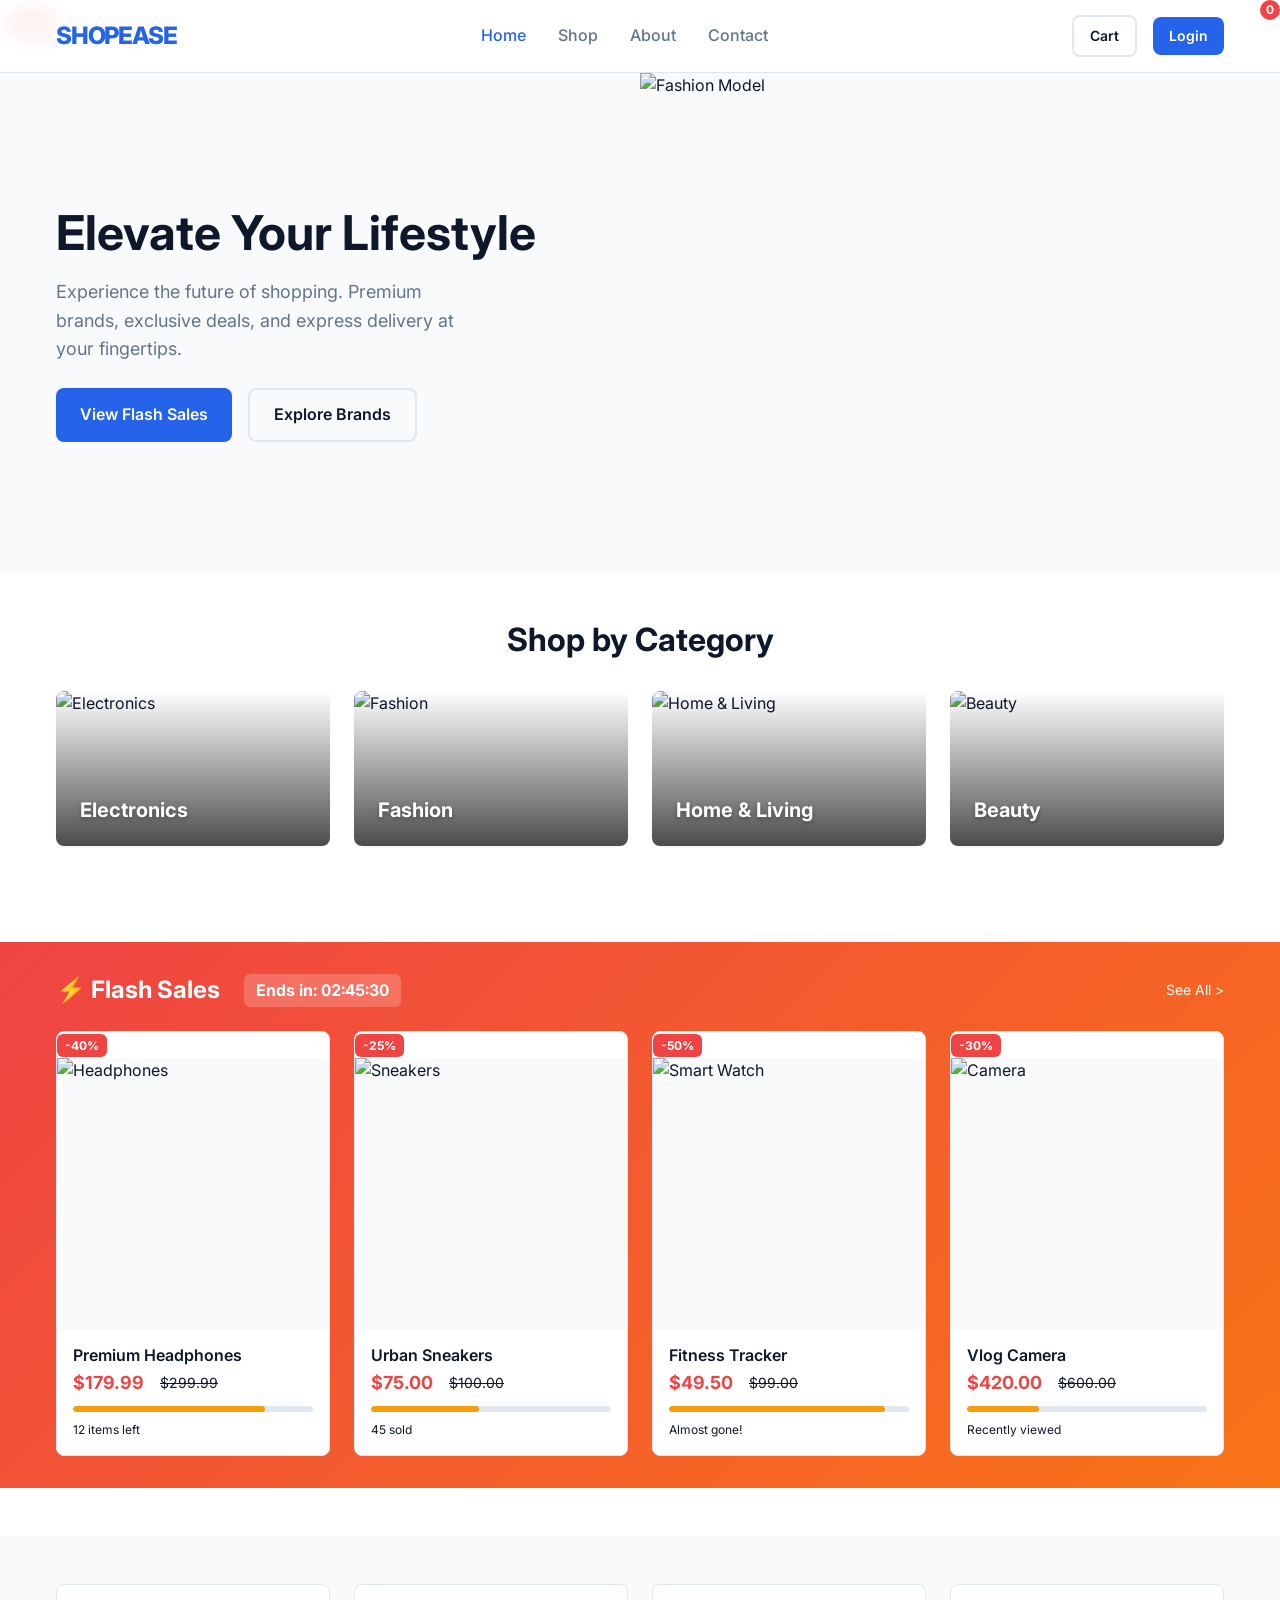
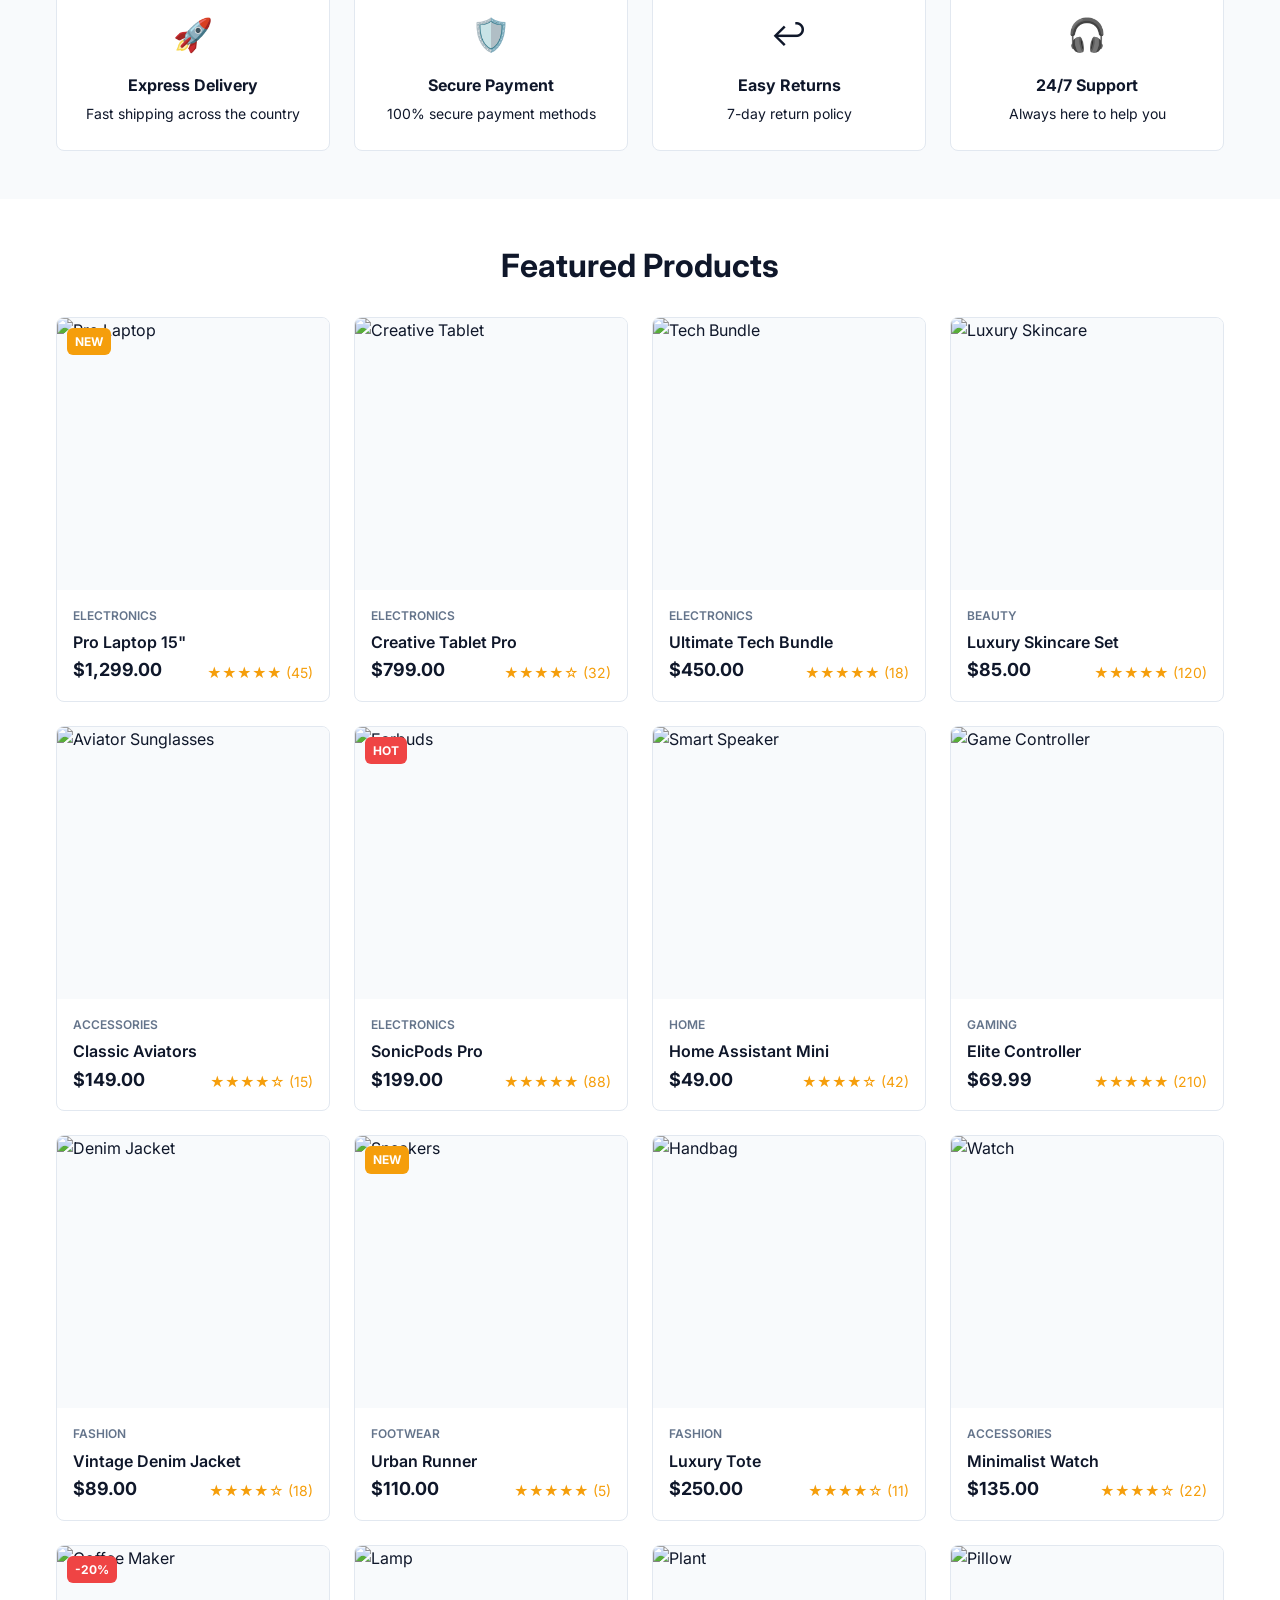
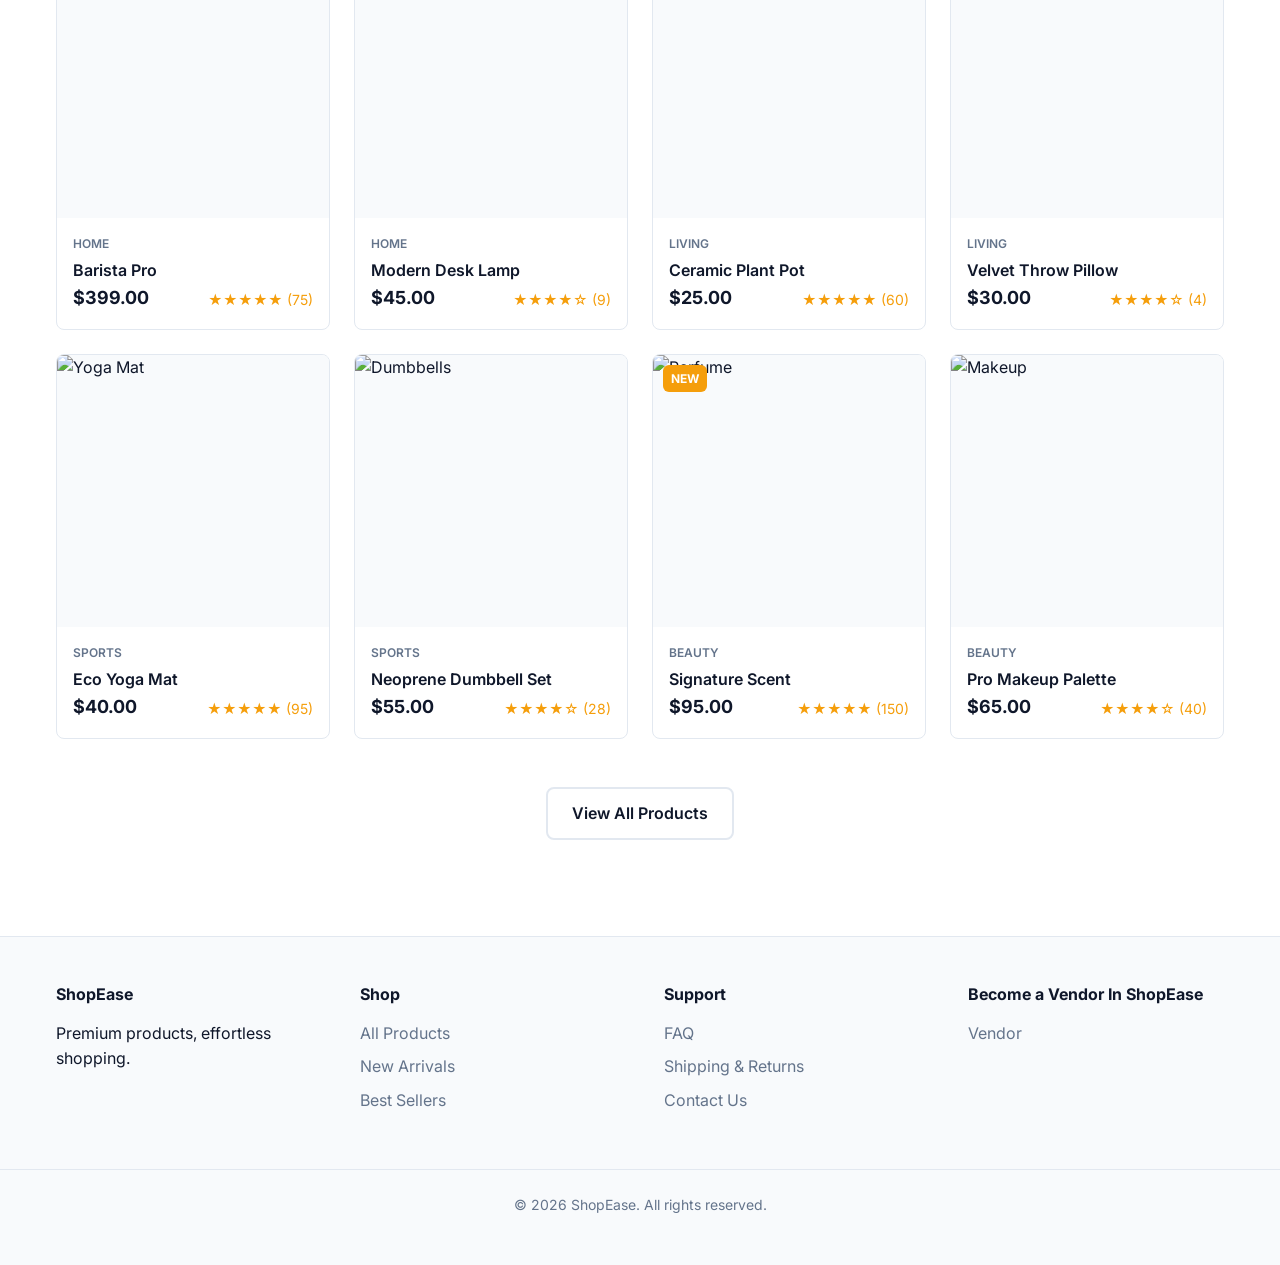
==== commit 666b8146: "new changes" ====
--- a/index.html
+++ b/index.html
@@ -5,6 +5,7 @@
     <meta name="viewport" content="width=device-width, initial-scale=1.0">
     <link rel="stylesheet" href="index.css">
     <title>ShopEase</title>
+    <link rel="icon" type="image/svg+xml" href="data:image/svg+xml,%3Csvg xmlns='http://www.w3.org/2000/svg' viewBox='0 0 64 64'%3E%3Ctext x='50%25' y='55%25' dominant-baseline='middle' text-anchor='middle' font-family='Arial, sans-serif' font-weight='bold' font-size='40' fill='%232563eb'%3ESE%3C/text%3E%3C/svg%3E">
 </head>
 <body>
     <!-- Navigation -->
@@ -50,7 +51,7 @@
                 <h2 class="section-title">Shop by Category</h2>
                 <div class="grid grid-cols-4">
                     <a href="products.html?cat=electronics" class="category-card">
-                        <img src="images/electronics.png" alt="Electronics">
+                        <img src="https://images.unsplash.com/photo-1498049794561-7780e7231661?q=80&w=2070&auto=format&fit=crop" alt="Electronics">
                         <div class="category-overlay">
                             <h3>Electronics</h3>
                         </div>
@@ -68,7 +69,7 @@
                         </div>
                     </a>
                     <a href="products.html?cat=beauty" class="category-card">
-                        <img src="images/beauty.png" alt="Beauty">
+                        <img src="https://images.unsplash.com/photo-1596462502278-27bfdc403348?q=80&w=2080&auto=format&fit=crop" alt="Beauty">
                         <div class="category-overlay">
                             <h3>Beauty</h3>
                         </div>
@@ -204,7 +205,7 @@
                     <div class="product-card">
                         <div class="product-image-wrapper">
                             <span class="badge badge-new" style="position: absolute; top: 10px; left: 10px;">New</span>
-                            <img src="images/laptop.png" alt="Pro Laptop" class="product-image">
+                            <img src="https://images.unsplash.com/photo-1496181133206-80ce9b88a853?q=80&w=2071&auto=format&fit=crop" alt="Pro Laptop" class="product-image">
                         </div>
                         <div class="product-info">
                             <div class="product-category">Electronics</div>
@@ -218,7 +219,7 @@
 
                     <!-- Product 2: Tablet (Local) -->
                     <div class="product-card">
-                        <img src="images/tablet.png" alt="Creative Tablet" class="product-image">
+                        <img src="https://images.unsplash.com/photo-1544244015-0df4b3ffc6b0?q=80&w=2030&auto=format&fit=crop" alt="Creative Tablet" class="product-image">
                         <div class="product-info">
                             <div class="product-category">Electronics</div>
                             <h3 class="product-title"><a href="product-detail.html">Creative Tablet Pro</a></h3>
@@ -232,7 +233,7 @@
                     <!-- Product 3: Electronics Generic (Local) -->
                     <div class="product-card">
                         <span class="badge badge-sale" style="position: absolute; top: 10px; left: 10px;">-15%</span>
-                        <img src="images/electronics.png" alt="Tech Bundle" class="product-image">
+                        <img src="https://images.unsplash.com/photo-1550009158-9ebf69173e03?q=80&w=2001&auto=format&fit=crop" alt="Tech Bundle" class="product-image">
                         <div class="product-info">
                             <div class="product-category">Electronics</div>
                             <h3 class="product-title"><a href="product-detail.html">Ultimate Tech Bundle</a></h3>
@@ -245,7 +246,7 @@
 
                     <!-- Product 4: Beauty Set (Local) -->
                     <div class="product-card">
-                        <img src="images/beauty.png" alt="Luxury Skincare" class="product-image">
+                        <img src="https://images.unsplash.com/photo-1616683693504-3ea7e9ad6fec?q=80&w=1974&auto=format&fit=crop" alt="Luxury Skincare" class="product-image">
                         <div class="product-info">
                             <div class="product-category">Beauty</div>
                             <h3 class="product-title"><a href="product-detail.html">Luxury Skincare Set</a></h3>
@@ -258,7 +259,7 @@
 
                     <!-- Product 5: Sunglasses (Local) -->
                     <div class="product-card">
-                        <img src="images/sunglasses.png" alt="Aviator Sunglasses" class="product-image">
+                        <img src="https://images.unsplash.com/photo-1511499767150-a48a237f0083?q=80&w=2080&auto=format&fit=crop" alt="Aviator Sunglasses" class="product-image">
                         <div class="product-info">
                             <div class="product-category">Accessories</div>
                             <h3 class="product-title"><a href="product-detail.html">Classic Aviators</a></h3>
@@ -287,7 +288,7 @@
 
                     <!-- Product 7: Smart Speaker -->
                     <div class="product-card">
-                        <img src="https://images.unsplash.com/photo-1543512214-318c77a072d4?q=80&w=1974&auto=format&fit=crop" alt="Smart Speaker" class="product-image">
+                        <img src="https://images.unsplash.com/photo-1589492477829-5e65395b66cc?q=80&w=2000&auto=format&fit=crop" alt="Smart Speaker" class="product-image">
                         <div class="product-info">
                             <div class="product-category">Home</div>
                             <h3 class="product-title"><a href="product-detail.html">Home Assistant Mini</a></h3>
@@ -300,7 +301,7 @@
 
                     <!-- Product 8: Gaming Console Controller -->
                     <div class="product-card">
-                        <img src="https://images.unsplash.com/photo-1600080972464-8e5f35f63d88?q=80&w=2070&auto=format&fit=crop" alt="Game Controller" class="product-image">
+                        <img src="https://images.unsplash.com/photo-1593118247619-e2d6f056869e?q=80&w=2000&auto=format&fit=crop" alt="Game Controller" class="product-image">
                         <div class="product-info">
                             <div class="product-category">Gaming</div>
                             <h3 class="product-title"><a href="product-detail.html">Elite Controller</a></h3>
@@ -384,7 +385,7 @@
 
                     <!-- Product 14: Desk Lamp -->
                     <div class="product-card">
-                        <img src="https://images.unsplash.com/photo-1507473888900-52e1ad145986?q=80&w=2070&auto=format&fit=crop" alt="Lamp" class="product-image">
+                        <img src="https://source.unsplash.com/featured/?desk,lamp" alt="Lamp" class="product-image">
                         <div class="product-info">
                             <div class="product-category">Home</div>
                             <h3 class="product-title"><a href="product-detail.html">Modern Desk Lamp</a></h3>
@@ -410,7 +411,7 @@
 
                     <!-- Product 16: Throw Pillow -->
                     <div class="product-card">
-                        <img src="https://images.unsplash.com/photo-1579656381226-5fc70ac80c90?q=80&w=1974&auto=format&fit=crop" alt="Pillow" class="product-image">
+                        <img src="https://images.unsplash.com/photo-54l5h4y0J_A?q=80&w=2000&auto=format&fit=crop" alt="Pillow" class="product-image">
                         <div class="product-info">
                             <div class="product-category">Living</div>
                             <h3 class="product-title"><a href="product-detail.html">Velvet Throw Pillow</a></h3>
@@ -423,7 +424,7 @@
 
                     <!-- Product 17: Yoga Mat -->
                     <div class="product-card">
-                        <img src="https://images.unsplash.com/photo-1592432678010-c5914c892746?q=80&w=2080&auto=format&fit=crop" alt="Yoga Mat" class="product-image">
+                        <img src="https://images.unsplash.com/photo-1601925260368-ae2f83cf8b7f?q=80&w=2000&auto=format&fit=crop" alt="Yoga Mat" class="product-image">
                         <div class="product-info">
                             <div class="product-category">Sports</div>
                             <h3 class="product-title"><a href="product-detail.html">Eco Yoga Mat</a></h3>
--- a/index.css
+++ b/index.css
@@ -472,29 +472,57 @@
         /* Mobile menu placeholder */
     }
 
+    /* Hero Section Fixes */
     .hero {
         height: auto;
-        padding: var(--spacing-xl) 0;
+        padding: 0 0 var(--spacing-xl) 0;
+        flex-direction: column-reverse;
+        /* Image on top */
     }
 
     .hero-image {
         position: static;
         width: 100%;
         height: 300px;
-        margin-top: var(--spacing-md);
+        margin-bottom: var(--spacing-md);
+        margin-top: 0;
     }
 
     .hero-content {
         width: 100%;
+        padding: 0 var(--spacing-sm);
+        text-align: center;
     }
 
     .hero h1 {
-        font-size: 2.5rem;
-    }
-
+        font-size: 2.25rem;
+    }
+
+    .hero p {
+        margin-left: auto;
+        margin-right: auto;
+    }
+
+    .hero .btn {
+        padding: 0.6rem 1.2rem;
+        /* Smaller button on tablet/mobile */
+        font-size: 0.9rem;
+        width: 100%;
+        /* Full width button on mobile for better touch target */
+        max-width: 300px;
+        margin: 0 auto;
+        /* Center button */
+    }
+
+    /* Grid Adjustments */
     .grid-cols-4,
     .grid-cols-3 {
         grid-template-columns: repeat(2, 1fr);
+    }
+
+    /* Footer Fix */
+    .footer-content {
+        gap: var(--spacing-lg);
     }
 }
 
@@ -719,6 +747,16 @@
     width: 100%;
     max-width: 400px;
     border: 1px solid var(--border);
+}
+
+@media (max-width: 480px) {
+    .auth-card {
+        padding: var(--spacing-md);
+    }
+
+    .auth-container {
+        padding: var(--spacing-md) var(--spacing-sm);
+    }
 }
 
 /* Animations */
@@ -804,9 +842,16 @@
 /* Checklist Items */
 .checklist-grid {
     display: grid;
-    grid-template-columns: repeat(auto-fill, minmax(300px, 1fr));
+    grid-template-columns: repeat(auto-fill, minmax(280px, 1fr));
+    /* Reduced min-width */
     gap: var(--spacing-md);
     margin-top: var(--spacing-md);
+}
+
+@media (max-width: 480px) {
+    .checklist-grid {
+        grid-template-columns: 1fr;
+    }
 }
 
 .checklist-card {
